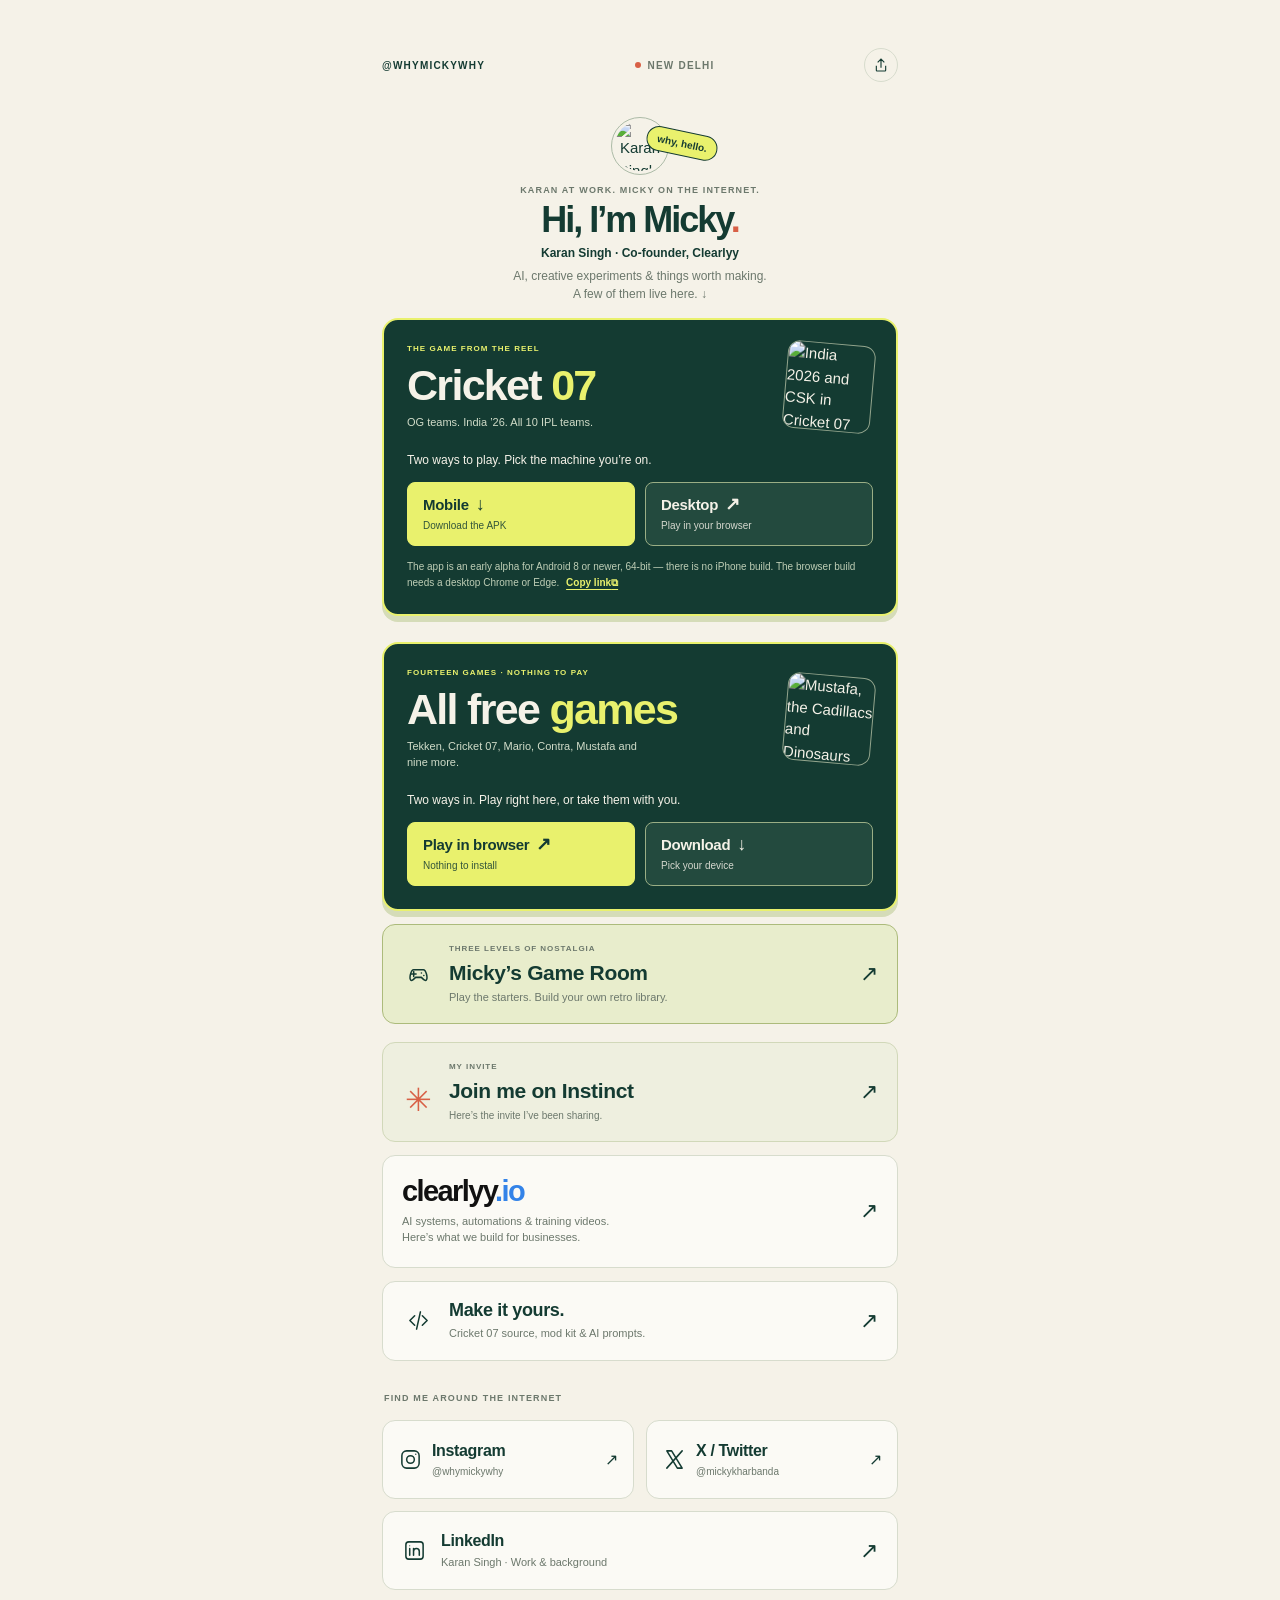
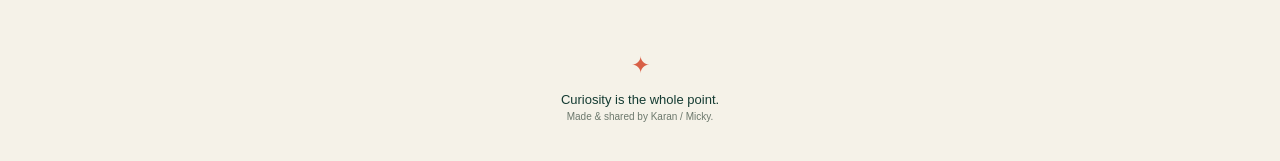
==== site/links/index.html @ 3cdd2d73 "Rename the arcade card to All free games Mustafa led the card and it did not pull its weight, so the" ====
<!doctype html>
<html lang="en">
<head>
<meta charset="utf-8"><meta name="viewport" content="width=device-width,initial-scale=1"><meta name="theme-color" content="#f5f2e8">
<title>Micky / Karan Singh — All my links</title>
<meta name="description" content="Karan Singh, aka Micky. Co-founder of Clearlyy. AI, creative experiments, Cricket 07 and everything I’m building. Find me at @whymickywhy.">
<meta property="og:title" content="Micky. A few things I’m making."><meta property="og:description" content="Cricket 07, Clearlyy, creative experiments and all my links."><meta property="og:type" content="website"><meta property="og:url" content="https://whymickywhy.netlify.app/"><meta property="og:image" content="https://whymickywhy.netlify.app/assets/karan-singh.jpg"><meta name="twitter:card" content="summary"><link rel="canonical" href="https://whymickywhy.netlify.app/">
<link rel="icon" href="data:image/svg+xml,%3Csvg xmlns='http://www.w3.org/2000/svg' viewBox='0 0 64 64'%3E%3Crect width='64' height='64' rx='18' fill='%23143b32'/%3E%3Ctext x='32' y='44' text-anchor='middle' font-size='44' font-family='Arial' font-weight='bold' fill='%23e9f16d'%3Em%3C/text%3E%3C/svg%3E">
<link rel="stylesheet" href="/fonts.css">
<style>
:root{color-scheme:light;--paper:#f5f2e8;--ink:#143b32;--muted:#6c786c;--yellow:#e9f16d;--red:#d86046;--line:#d7dccd;--display:'Bricolage Grotesque',Arial,sans-serif}*{box-sizing:border-box}body{margin:0;color:var(--ink);background:var(--paper);font:400 15px/1.5 'DM Sans',Arial,sans-serif}a{color:inherit;text-decoration:none}button{font:inherit;cursor:pointer}a,button{-webkit-tap-highlight-color:transparent}a:focus-visible,button:focus-visible{outline:3px solid var(--red);outline-offset:5px}main{max-width:560px;margin:auto;padding:34px 22px 25px}.topline{display:flex;align-items:center;justify-content:space-between;margin-bottom:30px;font-size:10px;font-weight:600;letter-spacing:.12em}.location{display:flex;align-items:center;gap:7px;color:var(--muted)}.location:before{content:'';width:6px;height:6px;border-radius:50%;background:var(--red)}.share{border:1px solid var(--line);background:transparent;color:var(--ink);border-radius:50%;width:34px;height:34px;display:grid;place-items:center}.share svg{width:16px;height:16px;fill:none;stroke:currentColor;stroke-width:1.7}.identity{position:relative;text-align:center;margin-bottom:28px}.portrait{width:106px;height:106px;object-fit:cover;object-position:50% 30%;border-radius:50%;padding:5px;border:1px solid #acbba7;margin:0 auto 18px;display:block}.hello{font-size:10px;font-weight:600;letter-spacing:.13em;color:var(--muted);margin:0 0 6px}h1{font:800 66px/.98 var(--display);letter-spacing:-4px;margin:0}h1 span{color:var(--red)}.name{font-size:13px;font-weight:600;margin:12px 0 8px}.intro{max-width:335px;margin:0 auto;color:var(--muted);font-size:13px;line-height:1.65}.doodle{position:absolute;right:calc(50% - 100px);top:40px;transform:rotate(14deg);background:var(--yellow);padding:4px 10px;border:1px solid var(--ink);border-radius:20px;font-size:10px;font-weight:600}.links{display:grid;gap:13px}.feature{position:relative;display:flex;gap:18px;align-items:center;overflow:hidden;padding:24px 20px;background:var(--ink);color:var(--paper);border-radius:16px;box-shadow:0 5px 0 #dce1ce}.feature:after{content:'';position:absolute;width:145px;height:145px;right:-75px;top:-90px;border:1px solid #58715c;border-radius:50%;pointer-events:none}.feature-copy{flex:1;min-width:0}.label{display:block;font-size:8px;letter-spacing:.13em;font-weight:600;color:var(--yellow);margin-bottom:9px}.feature h2{font:700 34px/1 var(--display);letter-spacing:-1.3px;margin:0 0 7px}.feature p{font-size:11px;color:#d1dcc9;margin:0;max-width:235px}.game-art{width:86px;height:86px;object-fit:cover;border:1px solid #93a58d;border-radius:12px;transform:rotate(5deg);flex:none}.arrow{font-size:22px;line-height:1;display:block}.feature .arrow{position:absolute;right:13px;top:10px;color:var(--yellow);font-size:16px}.desktop-note{display:flex;align-items:center;justify-content:space-between;gap:15px;font-size:10px;color:var(--muted);padding:0 4px;margin:0}.desktop-note button{color:var(--ink);background:none;border:0;padding:9px 0;white-space:nowrap;font-size:10px;font-weight:600;text-decoration:underline;text-underline-offset:3px}.row{display:flex;align-items:center;gap:14px;border:1px solid var(--line);border-radius:13px;padding:18px 19px;min-height:79px;background:#fbfaf5;transition:transform .15s,border-color .15s}.row:hover,.feature:hover{transform:translateY(-2px);border-color:#a6b29b}.row-main{flex:1}.row h2{font:700 18px/1.2 var(--display);margin:0 0 4px;letter-spacing:-.35px}.row p{font-size:11px;color:var(--muted);margin:0}.icon{width:33px;height:33px;display:grid;place-items:center;flex:none}.icon svg{width:23px;height:23px;fill:none;stroke:currentColor;stroke-width:1.6;stroke-linecap:round;stroke-linejoin:round}.wordmark{font:800 29px/1 var(--display);letter-spacing:-1.6px;color:#111;margin-bottom:7px}.wordmark span{color:#3383e8}.work{padding-block:21px}.work .row-main p{max-width:340px}.section-label{font-size:9px;letter-spacing:.13em;color:var(--muted);font-weight:600;margin:18px 2px 2px}.socials{display:grid;grid-template-columns:1fr 1fr;gap:12px}.social{min-width:0;padding:17px 15px;gap:9px}.social .icon{width:25px}.social h2{font-size:16px}.social p{font-size:10px;white-space:nowrap}.social .arrow{font-size:16px}.linkedin{grid-column:1/-1}.linkedin .icon{width:25px}.linkedin h2{font-size:16px}.signoff{padding:31px 0 12px;text-align:center;color:var(--muted);font-size:10px}.signoff b{font-family:var(--display);color:var(--ink);font-size:13px;font-weight:500}.signoff .star{color:var(--red);display:block;font-size:23px;margin-bottom:7px}#copy-status{text-align:center;font-size:11px;color:var(--ink);min-height:18px;margin:9px 0 0}.smallprint{font-size:8px;color:var(--muted);text-align:center;margin:13px 0 0}.smallprint a{text-decoration:underline;text-underline-offset:3px}@media(max-width:370px){main{padding-inline:17px}.feature{gap:12px;padding-inline:17px}.feature h2{font-size:30px}.game-art{width:73px;height:83px}.social{padding-inline:12px;gap:6px}.social .icon{width:20px}.social p{font-size:9px}}@media(min-width:700px){main{padding-top:48px}.topline{margin-bottom:35px}}@media(prefers-reduced-motion:reduce){*{transition:none!important;scroll-behavior:auto!important}.row:hover,.feature:hover{transform:none}}

.game-feature{display:block;padding:23px;border:2px solid var(--yellow);box-shadow:0 6px 0 #d5dcb8;overflow:visible}.game-feature:hover{transform:none}.game-feature:after{display:none}.game-lead{display:flex;align-items:center;gap:18px}.game-feature h2{font-size:43px;letter-spacing:-1.7px}.game-feature h2 span{color:var(--yellow)}.game-feature .game-art{width:88px;height:88px}.game-prompt{margin:20px 0 13px!important;color:var(--paper)!important;font-size:12px!important;max-width:none!important}.game-actions{display:grid;grid-template-columns:1.1fr 1fr;gap:10px}.game-actions button,.game-actions a{display:flex;align-items:center;justify-content:center;gap:12px;min-height:49px;border-radius:8px;font-size:13px;font-weight:600;border:1px solid #9aae85;transition:background .15s,transform .15s}.game-actions button{background:var(--yellow);color:var(--ink);border-color:var(--yellow)}.game-actions a{background:#234a3e;color:var(--paper)}.game-actions button:hover,.game-actions a:hover{transform:translateY(-2px)}.game-actions button:active,.game-actions a:active{transform:scale(.97)}.game-actions button.copied{background:#e6f6ce;border-color:#e6f6ce}.game-actions button:disabled{cursor:wait}.game-actions span:last-child{font-size:18px}.game-help{font-size:10px!important;line-height:1.6!important;color:#bfceb6!important;max-width:none!important;margin:13px 0 0!important}#game-copy-status{color:var(--yellow);font-size:11px;margin:10px 0 0;min-height:0;max-width:none}#game-copy-status:empty{display:none}#game-url{width:100%;margin-top:10px;padding:10px;border:1px solid #9aae85;border-radius:6px;background:#234a3e;color:#fff;font:11px 'DM Sans',Arial,sans-serif}.instinct{border-color:#d1d8b9;background:#eeefdF;margin-top:5px}.instinct-icon{font-size:32px;color:var(--red)}.invite-label{font-size:8px;letter-spacing:.12em;font-weight:600;color:var(--muted);display:block;margin-bottom:5px}.instinct h2{font-size:21px}.instinct p{font-size:10px}#copy-status:not(:empty){position:fixed;z-index:5;bottom:24px;left:50%;transform:translateX(-50%);width:max-content;max-width:calc(100% - 32px);padding:13px 19px;background:var(--ink);color:var(--paper);border-radius:10px;box-shadow:0 5px 20px #143b3220}@media(max-width:540px){.topline{margin-bottom:23px}.portrait{width:88px;height:88px;margin-bottom:16px}h1{font-size:48px;letter-spacing:-2.5px}.hello{font-size:8px}.identity{margin-bottom:25px}.name{font-size:12px}.intro{font-size:12px}.doodle{top:32px;right:calc(50% - 97px)}.game-feature{padding:20px}.game-feature h2{font-size:39px}.game-feature .game-art{width:77px;height:77px}.game-lead{gap:12px}.game-feature .feature-copy p{font-size:10px}.game-feature .label{font-size:7px}.game-help{font-size:9px!important}.game-prompt{font-size:11px!important}.game-actions{gap:9px}.game-actions button,.game-actions a{font-size:12px}}@media(max-width:350px){h1{font-size:43px}.game-feature h2{font-size:34px}.game-feature{padding:17px}.game-feature .game-art{width:65px;height:65px}.game-actions button,.game-actions a{font-size:11px}}
.game-actions{grid-template-columns:1fr 1fr}.game-actions a{flex-direction:column;align-items:flex-start;justify-content:center;gap:4px;padding:12px 15px;min-height:64px;text-align:left}.game-actions a b{font:700 15px/1.1 var(--display);letter-spacing:-.3px;display:flex;align-items:center;gap:7px}.game-actions a b span{font-size:14px}.game-actions a small{font-size:10px;line-height:1.35;font-weight:500;opacity:.85}.game-actions a.act-mobile{background:var(--yellow);color:var(--ink);border-color:var(--yellow)}.game-help button{display:inline;background:none;border:0;padding:0;margin-left:4px;color:var(--yellow);font:inherit;font-weight:600;text-decoration:underline;text-underline-offset:3px}.game-help button.copied{color:#e6f6ce;text-decoration:none}@media(max-width:350px){.game-actions a{padding:11px 12px}.game-actions a b{font-size:14px}}
.game-room-link{background:#e8edcc;border-color:#acbb7b}.game-room-link h2{font-size:21px}.game-room-link .icon{color:var(--ink)}

/* The hello took the whole first screen before anything playable showed. Halved, so Cricket and
   the arcade are both above the fold on a phone. */
.identity{margin-bottom:15px}
.portrait{width:58px;height:58px;padding:3px;margin-bottom:9px}
h1{font-size:36px;letter-spacing:-2px}
.hello{font-size:9px;margin-bottom:4px}
.name{font-size:12px;margin:7px 0 5px}
.intro{font-size:12px;line-height:1.5;max-width:320px}
.doodle{top:14px;right:calc(50% - 78px);transform:rotate(12deg)}
@media(max-width:380px){
  .portrait{width:50px;height:50px;margin-bottom:8px}
  h1{font-size:29px;letter-spacing:-1.3px}
  .doodle{top:10px;right:calc(50% - 68px)}
}
/* The arcade gets the same treatment as Cricket: one big card, two ways in. */
.arcade-feature{margin-top:13px}
</style>
</head>
<body>
<main>
<div class="topline"><span>@WHYMICKYWHY</span><div class="location">NEW DELHI</div><button class="share" id="share" aria-label="Share Micky’s links"><svg viewBox="0 0 24 24"><path d="M12 16V3m-5 5 5-5 5 5M5 13v7a1 1 0 0 0 1 1h12a1 1 0 0 0 1-1v-7"/></svg></button></div>
<header class="identity"><img class="portrait" src="/assets/karan-singh.jpg" width="106" height="106" alt="Karan Singh, also known as Micky"><span class="doodle">why, hello.</span><p class="hello">KARAN AT WORK. MICKY ON THE INTERNET.</p><h1>Hi, I’m Micky<span>.</span></h1><p class="name">Karan Singh · Co-founder, Clearlyy</p><p class="intro">AI, creative experiments & things worth making.<br>A few of them live here. ↓</p></header>
<nav class="links" aria-label="Micky’s links">
<section class="feature game-feature" aria-labelledby="game-title">
<a class="game-lead" href="https://cricket07-whymickywhy.netlify.app/" aria-label="Open Cricket 07"><div class="feature-copy"><span class="label">THE GAME FROM THE REEL</span><h2 id="game-title">Cricket <span>07</span></h2><p>OG teams. India ’26. All 10 IPL teams.</p></div><img class="game-art" src="/assets/match.webp" width="86" height="86" alt="India 2026 and CSK in Cricket 07"></a>
<p class="game-prompt">Two ways to play. Pick the machine you’re on.</p>
<div class="game-actions"><a class="act-mobile" href="https://games.mickykharbanda.com/mobile/#download"><b>Mobile <span aria-hidden="true">↓</span></b><small>Download the APK</small></a><a class="act-desktop" href="https://cricket07-whymickywhy.netlify.app/"><b>Desktop <span aria-hidden="true">↗</span></b><small>Play in your browser</small></a></div>
<p id="game-copy-status" role="status" aria-live="polite"></p><input id="game-url" readonly value="https://cricket07-whymickywhy.netlify.app/" aria-label="Cricket 07 link to copy" hidden>
<p class="game-help">The app is an early alpha for Android 8 or newer, 64-bit — there is no iPhone build. The browser build needs a desktop Chrome or Edge. <button id="copy-game" aria-label="Copy Cricket 07 link"><span id="copy-label">Copy link</span><span id="copy-icon" aria-hidden="true">⧉</span></button></p>
</section>
<section class="feature game-feature arcade-feature" aria-labelledby="arcade-title">
<a class="game-lead" href="/play/" aria-label="Play the free games"><div class="feature-copy"><span class="label">FOURTEEN GAMES &middot; NOTHING TO PAY</span><h2 id="arcade-title">All free<span> games</span></h2><p>Tekken, Cricket 07, Mario, Contra, Mustafa and nine more.</p></div><img class="game-art" src="/home/covers/mame-dinou.webp" width="86" height="86" alt="Mustafa, the Cadillacs and Dinosaurs arcade game"></a>
<p class="game-prompt">Two ways in. Play right here, or take them with you.</p>
<div class="game-actions"><a class="act-mobile" href="/play/"><b>Play in browser <span aria-hidden="true">&#8599;</span></b><small>Nothing to install</small></a><a class="act-desktop" href="/home/#get"><b>Download <span aria-hidden="true">&#8595;</span></b><small>Pick your device</small></a></div>
</section>

<a class="row game-room-link" href="https://micky-game-room.netlify.app/"><span class="icon" aria-hidden="true"><svg viewBox="0 0 24 24"><path d="M7 7h10c3 0 5 9 3 11-1 1-4-2-5-3H9c-1 1-4 4-5 3-2-2 0-11 3-11Z"/><path d="M7 9v5m-2.5-2.5h5m5.5-1h.1m2.4 2.5h.1"/></svg></span><div class="row-main"><span class="invite-label">THREE LEVELS OF NOSTALGIA</span><h2>Micky’s Game Room</h2><p>Play the starters. Build your own retro library.</p></div><span class="arrow" aria-hidden="true">↗</span></a>
<a class="row instinct" href="https://app.instinct.com/invite?t=mvv5nhh4rykh5q2quqb3yzs54m&amp;preview=whatsapp" target="_blank" rel="noopener noreferrer"><span class="icon instinct-icon" aria-hidden="true">✳</span><div class="row-main"><span class="invite-label">MY INVITE</span><h2>Join me on Instinct</h2><p>Here’s the invite I’ve been sharing.</p></div><span class="arrow" aria-hidden="true">↗</span></a>
<a class="row work" href="https://clearlyy.io/" target="_blank" rel="noopener noreferrer"><div class="row-main"><div class="wordmark">clearlyy<span>.io</span></div><p>AI systems, automations & training videos.<br>Here’s what we build for businesses.</p></div><span class="arrow" aria-hidden="true">↗</span></a>
<a class="row" href="https://cricket07-whymickywhy.netlify.app/#get-the-kit"><span class="icon" aria-hidden="true"><svg viewBox="0 0 24 24"><path d="m8 7-5 5 5 5m8-10 5 5-5 5m-2-14-4 18"/></svg></span><div class="row-main"><h2>Make it yours.</h2><p>Cricket 07 source, mod kit & AI prompts.</p></div><span class="arrow" aria-hidden="true">↗</span></a>
<p class="section-label">FIND ME AROUND THE INTERNET</p>
<div class="socials">
<a class="row social" href="https://www.instagram.com/whymickywhy/" target="_blank" rel="noopener noreferrer"><span class="icon" aria-hidden="true"><svg viewBox="0 0 24 24"><rect x="3" y="3" width="18" height="18" rx="5"/><circle cx="12" cy="12" r="4"/><circle cx="17.5" cy="6.5" r=".7" fill="currentColor" stroke="none"/></svg></span><div class="row-main"><h2>Instagram</h2><p>@whymickywhy</p></div><span class="arrow" aria-hidden="true">↗</span></a>
<a class="row social" href="https://x.com/mickykharbanda" target="_blank" rel="noopener noreferrer"><span class="icon" aria-hidden="true"><svg viewBox="0 0 24 24"><path d="M4 3h5l11 18h-5L4 3Zm0 18L20 3"/></svg></span><div class="row-main"><h2>X / Twitter</h2><p>@mickykharbanda</p></div><span class="arrow" aria-hidden="true">↗</span></a>
<a class="row linkedin" href="https://www.linkedin.com/in/karansinghworks" target="_blank" rel="noopener noreferrer"><span class="icon" aria-hidden="true"><svg viewBox="0 0 24 24"><rect x="3" y="3" width="18" height="18" rx="3"/><path d="M7 10v7m4 0v-7m0 3a3 3 0 0 1 6 0v4"/><circle cx="7" cy="7" r=".6" fill="currentColor" stroke="none"/></svg></span><div class="row-main"><h2>LinkedIn</h2><p>Karan Singh · Work & background</p></div><span class="arrow" aria-hidden="true">↗</span></a>
</div>
</nav>
<p id="copy-status" role="status" aria-live="polite"></p>
<footer class="signoff"><span class="star" aria-hidden="true">✦</span><b>Curiosity is the whole point.</b><br>Made & shared by Karan / Micky.</footer>
</main>
<script>
const bioUrl='https://whymickywhy.netlify.app/';
const gameUrl='https://cricket07-whymickywhy.netlify.app/';
let copiedReset;
async function copyLink(url){const status=document.getElementById('copy-status');try{await navigator.clipboard.writeText(url);status.textContent='Link copied. Send it to your people.';}catch{status.textContent=url;}}
document.getElementById('copy-game').addEventListener('click',async()=>{
  const button=document.getElementById('copy-game'), label=document.getElementById('copy-label'), icon=document.getElementById('copy-icon'), status=document.getElementById('game-copy-status'), fallback=document.getElementById('game-url');
  clearTimeout(copiedReset);button.disabled=true;
  try{
    await navigator.clipboard.writeText(gameUrl);
    label.textContent='Copied!';icon.textContent='✓';button.classList.add('copied');button.setAttribute('aria-label','Cricket 07 link copied');status.textContent='Link copied. Paste it anywhere.';fallback.hidden=true;
    copiedReset=setTimeout(()=>{label.textContent='Copy link';icon.textContent='⧉';button.classList.remove('copied');button.setAttribute('aria-label','Copy Cricket 07 link');status.textContent='';},3500);
  }catch{
    label.textContent='Select link';icon.textContent='↓';status.textContent='Press and hold the link below to copy it.';fallback.hidden=false;fallback.focus();fallback.select();
  }finally{button.disabled=false;}
});
document.getElementById('share').addEventListener('click',async()=>{if(navigator.share){try{await navigator.share({title:'Micky — All my links',url:bioUrl});return;}catch(error){if(error.name==='AbortError')return;}}await copyLink(bioUrl);});
</script>
<!-- Cloudflare Web Analytics: public bio site token. -->
<script type="module" src="https://static.cloudflareinsights.com/beacon.min.js" data-cf-beacon='{"token":"8769d20f99bf4839a39fa9d8a554949b"}'></script>
</body>
</html>
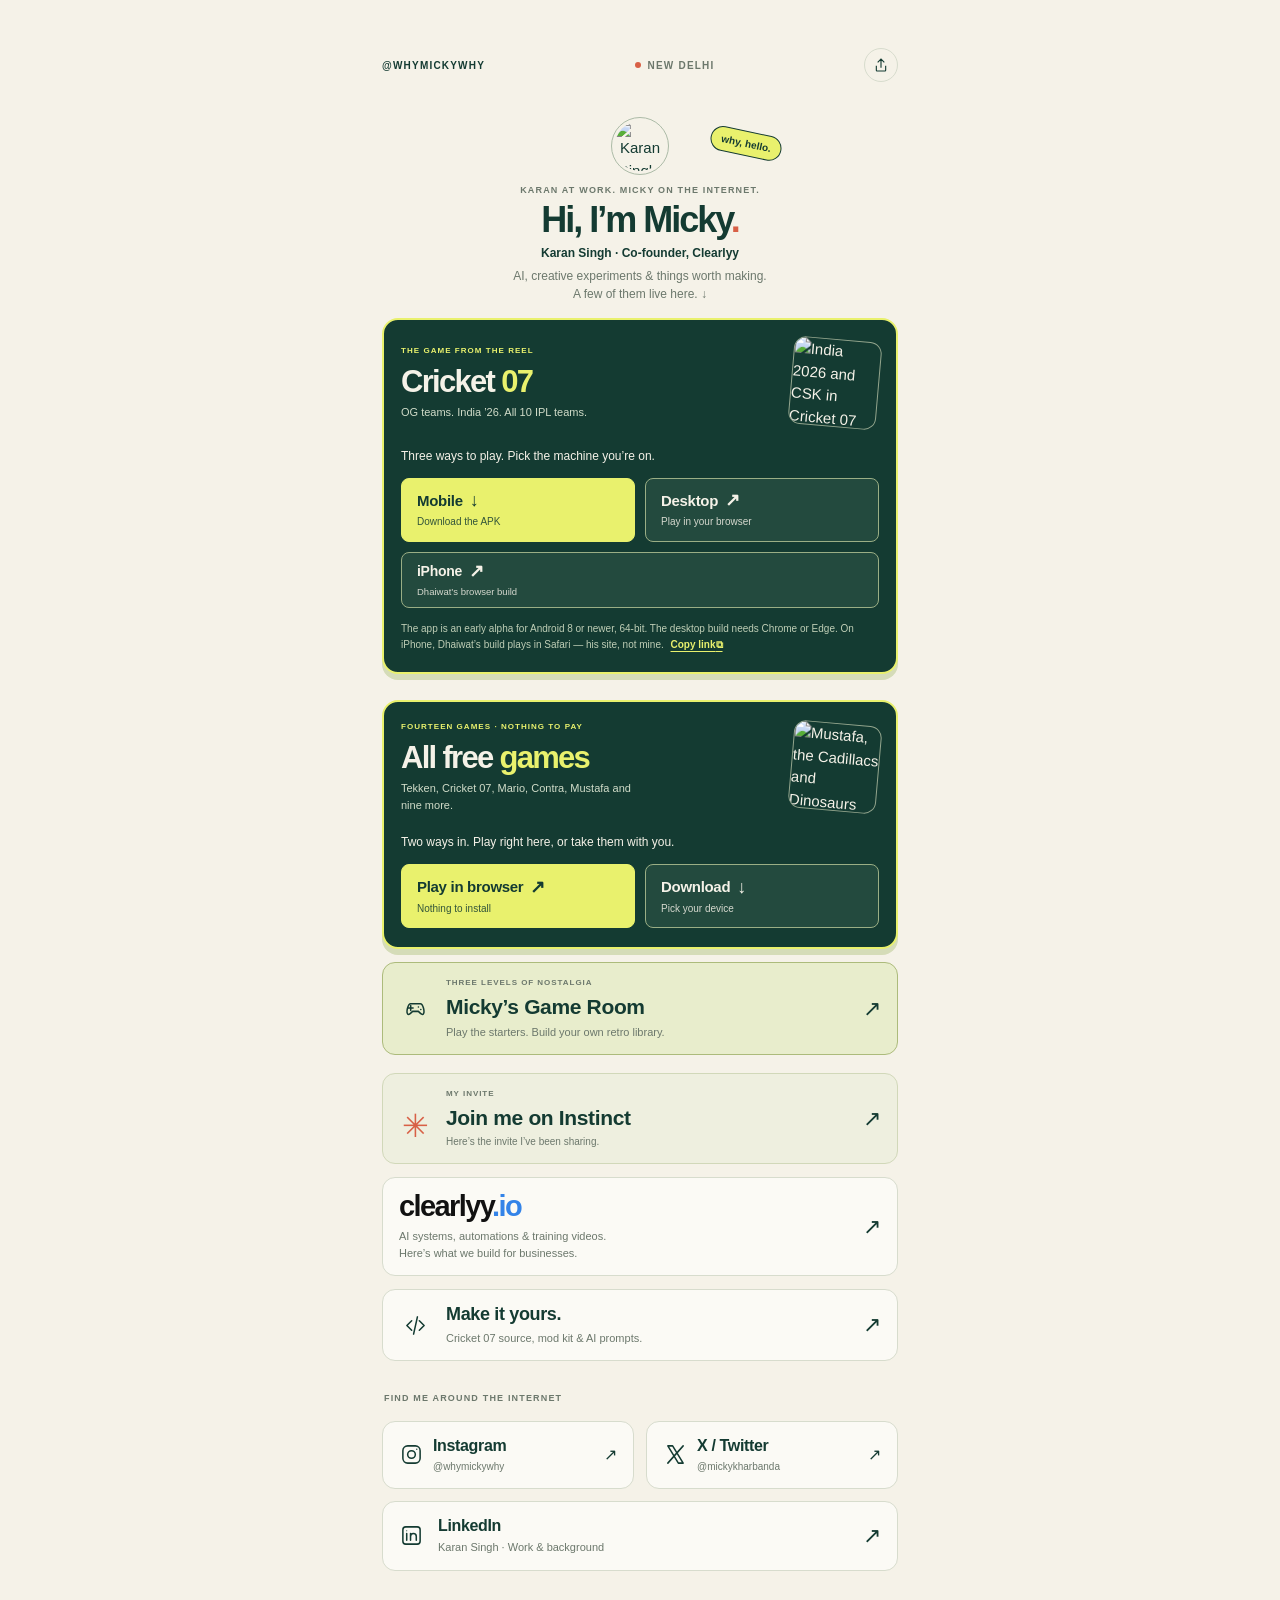
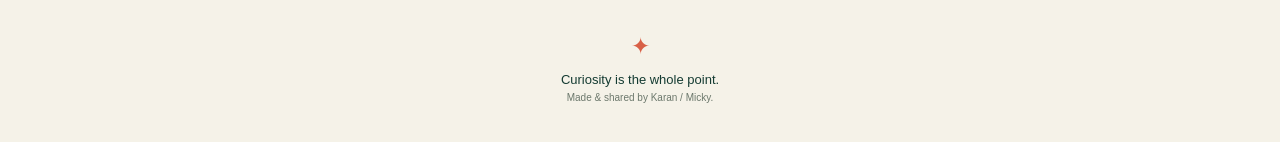
==== commit ed72449b: "Move the iPhone link and the layout fixes into the tracked source These were edited in bio-dist/, wh" ====
--- a/site/links/index.html
+++ b/site/links/index.html
@@ -10,7 +10,7 @@
 <style>
 :root{color-scheme:light;--paper:#f5f2e8;--ink:#143b32;--muted:#6c786c;--yellow:#e9f16d;--red:#d86046;--line:#d7dccd;--display:'Bricolage Grotesque',Arial,sans-serif}*{box-sizing:border-box}body{margin:0;color:var(--ink);background:var(--paper);font:400 15px/1.5 'DM Sans',Arial,sans-serif}a{color:inherit;text-decoration:none}button{font:inherit;cursor:pointer}a,button{-webkit-tap-highlight-color:transparent}a:focus-visible,button:focus-visible{outline:3px solid var(--red);outline-offset:5px}main{max-width:560px;margin:auto;padding:34px 22px 25px}.topline{display:flex;align-items:center;justify-content:space-between;margin-bottom:30px;font-size:10px;font-weight:600;letter-spacing:.12em}.location{display:flex;align-items:center;gap:7px;color:var(--muted)}.location:before{content:'';width:6px;height:6px;border-radius:50%;background:var(--red)}.share{border:1px solid var(--line);background:transparent;color:var(--ink);border-radius:50%;width:34px;height:34px;display:grid;place-items:center}.share svg{width:16px;height:16px;fill:none;stroke:currentColor;stroke-width:1.7}.identity{position:relative;text-align:center;margin-bottom:28px}.portrait{width:106px;height:106px;object-fit:cover;object-position:50% 30%;border-radius:50%;padding:5px;border:1px solid #acbba7;margin:0 auto 18px;display:block}.hello{font-size:10px;font-weight:600;letter-spacing:.13em;color:var(--muted);margin:0 0 6px}h1{font:800 66px/.98 var(--display);letter-spacing:-4px;margin:0}h1 span{color:var(--red)}.name{font-size:13px;font-weight:600;margin:12px 0 8px}.intro{max-width:335px;margin:0 auto;color:var(--muted);font-size:13px;line-height:1.65}.doodle{position:absolute;right:calc(50% - 100px);top:40px;transform:rotate(14deg);background:var(--yellow);padding:4px 10px;border:1px solid var(--ink);border-radius:20px;font-size:10px;font-weight:600}.links{display:grid;gap:13px}.feature{position:relative;display:flex;gap:18px;align-items:center;overflow:hidden;padding:24px 20px;background:var(--ink);color:var(--paper);border-radius:16px;box-shadow:0 5px 0 #dce1ce}.feature:after{content:'';position:absolute;width:145px;height:145px;right:-75px;top:-90px;border:1px solid #58715c;border-radius:50%;pointer-events:none}.feature-copy{flex:1;min-width:0}.label{display:block;font-size:8px;letter-spacing:.13em;font-weight:600;color:var(--yellow);margin-bottom:9px}.feature h2{font:700 34px/1 var(--display);letter-spacing:-1.3px;margin:0 0 7px}.feature p{font-size:11px;color:#d1dcc9;margin:0;max-width:235px}.game-art{width:86px;height:86px;object-fit:cover;border:1px solid #93a58d;border-radius:12px;transform:rotate(5deg);flex:none}.arrow{font-size:22px;line-height:1;display:block}.feature .arrow{position:absolute;right:13px;top:10px;color:var(--yellow);font-size:16px}.desktop-note{display:flex;align-items:center;justify-content:space-between;gap:15px;font-size:10px;color:var(--muted);padding:0 4px;margin:0}.desktop-note button{color:var(--ink);background:none;border:0;padding:9px 0;white-space:nowrap;font-size:10px;font-weight:600;text-decoration:underline;text-underline-offset:3px}.row{display:flex;align-items:center;gap:14px;border:1px solid var(--line);border-radius:13px;padding:18px 19px;min-height:79px;background:#fbfaf5;transition:transform .15s,border-color .15s}.row:hover,.feature:hover{transform:translateY(-2px);border-color:#a6b29b}.row-main{flex:1}.row h2{font:700 18px/1.2 var(--display);margin:0 0 4px;letter-spacing:-.35px}.row p{font-size:11px;color:var(--muted);margin:0}.icon{width:33px;height:33px;display:grid;place-items:center;flex:none}.icon svg{width:23px;height:23px;fill:none;stroke:currentColor;stroke-width:1.6;stroke-linecap:round;stroke-linejoin:round}.wordmark{font:800 29px/1 var(--display);letter-spacing:-1.6px;color:#111;margin-bottom:7px}.wordmark span{color:#3383e8}.work{padding-block:21px}.work .row-main p{max-width:340px}.section-label{font-size:9px;letter-spacing:.13em;color:var(--muted);font-weight:600;margin:18px 2px 2px}.socials{display:grid;grid-template-columns:1fr 1fr;gap:12px}.social{min-width:0;padding:17px 15px;gap:9px}.social .icon{width:25px}.social h2{font-size:16px}.social p{font-size:10px;white-space:nowrap}.social .arrow{font-size:16px}.linkedin{grid-column:1/-1}.linkedin .icon{width:25px}.linkedin h2{font-size:16px}.signoff{padding:31px 0 12px;text-align:center;color:var(--muted);font-size:10px}.signoff b{font-family:var(--display);color:var(--ink);font-size:13px;font-weight:500}.signoff .star{color:var(--red);display:block;font-size:23px;margin-bottom:7px}#copy-status{text-align:center;font-size:11px;color:var(--ink);min-height:18px;margin:9px 0 0}.smallprint{font-size:8px;color:var(--muted);text-align:center;margin:13px 0 0}.smallprint a{text-decoration:underline;text-underline-offset:3px}@media(max-width:370px){main{padding-inline:17px}.feature{gap:12px;padding-inline:17px}.feature h2{font-size:30px}.game-art{width:73px;height:83px}.social{padding-inline:12px;gap:6px}.social .icon{width:20px}.social p{font-size:9px}}@media(min-width:700px){main{padding-top:48px}.topline{margin-bottom:35px}}@media(prefers-reduced-motion:reduce){*{transition:none!important;scroll-behavior:auto!important}.row:hover,.feature:hover{transform:none}}
 
-.game-feature{display:block;padding:23px;border:2px solid var(--yellow);box-shadow:0 6px 0 #d5dcb8;overflow:visible}.game-feature:hover{transform:none}.game-feature:after{display:none}.game-lead{display:flex;align-items:center;gap:18px}.game-feature h2{font-size:43px;letter-spacing:-1.7px}.game-feature h2 span{color:var(--yellow)}.game-feature .game-art{width:88px;height:88px}.game-prompt{margin:20px 0 13px!important;color:var(--paper)!important;font-size:12px!important;max-width:none!important}.game-actions{display:grid;grid-template-columns:1.1fr 1fr;gap:10px}.game-actions button,.game-actions a{display:flex;align-items:center;justify-content:center;gap:12px;min-height:49px;border-radius:8px;font-size:13px;font-weight:600;border:1px solid #9aae85;transition:background .15s,transform .15s}.game-actions button{background:var(--yellow);color:var(--ink);border-color:var(--yellow)}.game-actions a{background:#234a3e;color:var(--paper)}.game-actions button:hover,.game-actions a:hover{transform:translateY(-2px)}.game-actions button:active,.game-actions a:active{transform:scale(.97)}.game-actions button.copied{background:#e6f6ce;border-color:#e6f6ce}.game-actions button:disabled{cursor:wait}.game-actions span:last-child{font-size:18px}.game-help{font-size:10px!important;line-height:1.6!important;color:#bfceb6!important;max-width:none!important;margin:13px 0 0!important}#game-copy-status{color:var(--yellow);font-size:11px;margin:10px 0 0;min-height:0;max-width:none}#game-copy-status:empty{display:none}#game-url{width:100%;margin-top:10px;padding:10px;border:1px solid #9aae85;border-radius:6px;background:#234a3e;color:#fff;font:11px 'DM Sans',Arial,sans-serif}.instinct{border-color:#d1d8b9;background:#eeefdF;margin-top:5px}.instinct-icon{font-size:32px;color:var(--red)}.invite-label{font-size:8px;letter-spacing:.12em;font-weight:600;color:var(--muted);display:block;margin-bottom:5px}.instinct h2{font-size:21px}.instinct p{font-size:10px}#copy-status:not(:empty){position:fixed;z-index:5;bottom:24px;left:50%;transform:translateX(-50%);width:max-content;max-width:calc(100% - 32px);padding:13px 19px;background:var(--ink);color:var(--paper);border-radius:10px;box-shadow:0 5px 20px #143b3220}@media(max-width:540px){.topline{margin-bottom:23px}.portrait{width:88px;height:88px;margin-bottom:16px}h1{font-size:48px;letter-spacing:-2.5px}.hello{font-size:8px}.identity{margin-bottom:25px}.name{font-size:12px}.intro{font-size:12px}.doodle{top:32px;right:calc(50% - 97px)}.game-feature{padding:20px}.game-feature h2{font-size:39px}.game-feature .game-art{width:77px;height:77px}.game-lead{gap:12px}.game-feature .feature-copy p{font-size:10px}.game-feature .label{font-size:7px}.game-help{font-size:9px!important}.game-prompt{font-size:11px!important}.game-actions{gap:9px}.game-actions button,.game-actions a{font-size:12px}}@media(max-width:350px){h1{font-size:43px}.game-feature h2{font-size:34px}.game-feature{padding:17px}.game-feature .game-art{width:65px;height:65px}.game-actions button,.game-actions a{font-size:11px}}
+.game-feature{display:block;padding:23px;border:2px solid var(--yellow);box-shadow:0 6px 0 #d5dcb8;overflow:visible}.game-feature:hover{transform:none}.game-feature:after{display:none}.game-lead{display:flex;align-items:center;gap:18px}.game-feature h2{font-size:43px;letter-spacing:-1.7px}.game-feature h2 span{color:var(--yellow)}.game-feature .game-art{width:88px;height:88px}.game-prompt{margin:20px 0 13px!important;color:var(--paper)!important;font-size:12px!important;max-width:none!important}.game-actions{display:grid;grid-template-columns:1.1fr 1fr;gap:10px}.game-actions .act-iphone{grid-column:1/-1}.game-actions button,.game-actions a{display:flex;align-items:center;justify-content:center;gap:12px;min-height:49px;border-radius:8px;font-size:13px;font-weight:600;border:1px solid #9aae85;transition:background .15s,transform .15s}.game-actions button{background:var(--yellow);color:var(--ink);border-color:var(--yellow)}.game-actions a{background:#234a3e;color:var(--paper)}.game-actions button:hover,.game-actions a:hover{transform:translateY(-2px)}.game-actions button:active,.game-actions a:active{transform:scale(.97)}.game-actions button.copied{background:#e6f6ce;border-color:#e6f6ce}.game-actions button:disabled{cursor:wait}.game-actions span:last-child{font-size:18px}.game-help{font-size:10px!important;line-height:1.6!important;color:#bfceb6!important;max-width:none!important;margin:13px 0 0!important}#game-copy-status{color:var(--yellow);font-size:11px;margin:10px 0 0;min-height:0;max-width:none}#game-copy-status:empty{display:none}#game-url{width:100%;margin-top:10px;padding:10px;border:1px solid #9aae85;border-radius:6px;background:#234a3e;color:#fff;font:11px 'DM Sans',Arial,sans-serif}.instinct{border-color:#d1d8b9;background:#eeefdF;margin-top:5px}.instinct-icon{font-size:32px;color:var(--red)}.invite-label{font-size:8px;letter-spacing:.12em;font-weight:600;color:var(--muted);display:block;margin-bottom:5px}.instinct h2{font-size:21px}.instinct p{font-size:10px}#copy-status:not(:empty){position:fixed;z-index:5;bottom:24px;left:50%;transform:translateX(-50%);width:max-content;max-width:calc(100% - 32px);padding:13px 19px;background:var(--ink);color:var(--paper);border-radius:10px;box-shadow:0 5px 20px #143b3220}@media(max-width:540px){.topline{margin-bottom:23px}.portrait{width:88px;height:88px;margin-bottom:16px}h1{font-size:48px;letter-spacing:-2.5px}.hello{font-size:8px}.identity{margin-bottom:25px}.name{font-size:12px}.intro{font-size:12px}.doodle{top:32px;right:calc(50% - 97px)}.game-feature{padding:20px}.game-feature h2{font-size:39px}.game-feature .game-art{width:77px;height:77px}.game-lead{gap:12px}.game-feature .feature-copy p{font-size:10px}.game-feature .label{font-size:7px}.game-help{font-size:9px!important}.game-prompt{font-size:11px!important}.game-actions{gap:9px}.game-actions button,.game-actions a{font-size:12px}}@media(max-width:350px){h1{font-size:43px}.game-feature h2{font-size:34px}.game-feature{padding:17px}.game-feature .game-art{width:65px;height:65px}.game-actions button,.game-actions a{font-size:11px}}
 .game-actions{grid-template-columns:1fr 1fr}.game-actions a{flex-direction:column;align-items:flex-start;justify-content:center;gap:4px;padding:12px 15px;min-height:64px;text-align:left}.game-actions a b{font:700 15px/1.1 var(--display);letter-spacing:-.3px;display:flex;align-items:center;gap:7px}.game-actions a b span{font-size:14px}.game-actions a small{font-size:10px;line-height:1.35;font-weight:500;opacity:.85}.game-actions a.act-mobile{background:var(--yellow);color:var(--ink);border-color:var(--yellow)}.game-help button{display:inline;background:none;border:0;padding:0;margin-left:4px;color:var(--yellow);font:inherit;font-weight:600;text-decoration:underline;text-underline-offset:3px}.game-help button.copied{color:#e6f6ce;text-decoration:none}@media(max-width:350px){.game-actions a{padding:11px 12px}.game-actions a b{font-size:14px}}
 .game-room-link{background:#e8edcc;border-color:#acbb7b}.game-room-link h2{font-size:21px}.game-room-link .icon{color:var(--ink)}
 
@@ -30,6 +30,33 @@
 }
 /* The arcade gets the same treatment as Cricket: one big card, two ways in. */
 .arcade-feature{margin-top:13px}
+
+/* ---- tightened layout ----
+ * The doodle is absolutely positioned from the centre, and the portrait shrinks at every
+ * breakpoint while the doodle's offset did not keep up -- at 375px it sat 31px inside the
+ * portrait, across most of a 50px face. Each offset below clears the portrait's right edge plus a
+ * gap, at the portrait size that breakpoint actually uses.
+ * The iPhone row spans both columns, so it does not need the height the two-up buttons do, and the
+ * cards carry less padding. */
+.doodle{right:calc(50% - 142px)}
+.game-actions a.act-iphone{min-height:46px;padding:9px 15px}
+.game-actions a.act-iphone b{font-size:14px}
+.game-actions a.act-iphone small{font-size:9.5px}
+.feature{padding:19px 17px}
+.feature h2{font-size:31px}
+.row{min-height:68px;padding:14px 16px}
+@media(max-width:430px){
+  .doodle{right:calc(50% - 128px)}
+  .feature{padding:17px 15px}
+  .row{min-height:64px;padding:13px 14px}
+}
+@media(max-width:380px){
+  .doodle{right:calc(50% - 110px)}
+  .game-actions a.act-iphone{min-height:42px;padding:8px 13px}
+}
+@media(max-width:350px){
+  .doodle{right:calc(50% - 104px)}
+}
 </style>
 </head>
 <body>
@@ -39,15 +66,15 @@
 <nav class="links" aria-label="Micky’s links">
 <section class="feature game-feature" aria-labelledby="game-title">
 <a class="game-lead" href="https://cricket07-whymickywhy.netlify.app/" aria-label="Open Cricket 07"><div class="feature-copy"><span class="label">THE GAME FROM THE REEL</span><h2 id="game-title">Cricket <span>07</span></h2><p>OG teams. India ’26. All 10 IPL teams.</p></div><img class="game-art" src="/assets/match.webp" width="86" height="86" alt="India 2026 and CSK in Cricket 07"></a>
-<p class="game-prompt">Two ways to play. Pick the machine you’re on.</p>
-<div class="game-actions"><a class="act-mobile" href="https://games.mickykharbanda.com/mobile/#download"><b>Mobile <span aria-hidden="true">↓</span></b><small>Download the APK</small></a><a class="act-desktop" href="https://cricket07-whymickywhy.netlify.app/"><b>Desktop <span aria-hidden="true">↗</span></b><small>Play in your browser</small></a></div>
+<p class="game-prompt">Three ways to play. Pick the machine you’re on.</p>
+<div class="game-actions"><a class="act-mobile" href="https://games.mickykharbanda.com/mobile/#download"><b>Mobile <span aria-hidden="true">↓</span></b><small>Download the APK</small></a><a class="act-desktop" href="https://cricket07-whymickywhy.netlify.app/"><b>Desktop <span aria-hidden="true">↗</span></b><small>Play in your browser</small></a><a class="act-iphone" href="https://cricket07.dhaiwat.com/"><b>iPhone <span aria-hidden="true">↗</span></b><small>Dhaiwat’s browser build</small></a></div>
 <p id="game-copy-status" role="status" aria-live="polite"></p><input id="game-url" readonly value="https://cricket07-whymickywhy.netlify.app/" aria-label="Cricket 07 link to copy" hidden>
-<p class="game-help">The app is an early alpha for Android 8 or newer, 64-bit — there is no iPhone build. The browser build needs a desktop Chrome or Edge. <button id="copy-game" aria-label="Copy Cricket 07 link"><span id="copy-label">Copy link</span><span id="copy-icon" aria-hidden="true">⧉</span></button></p>
+<p class="game-help">The app is an early alpha for Android 8 or newer, 64-bit. The desktop build needs Chrome or Edge. On iPhone, Dhaiwat’s build plays in Safari — his site, not mine. <button id="copy-game" aria-label="Copy Cricket 07 link"><span id="copy-label">Copy link</span><span id="copy-icon" aria-hidden="true">⧉</span></button></p>
 </section>
 <section class="feature game-feature arcade-feature" aria-labelledby="arcade-title">
-<a class="game-lead" href="/play/" aria-label="Play the free games"><div class="feature-copy"><span class="label">FOURTEEN GAMES &middot; NOTHING TO PAY</span><h2 id="arcade-title">All free<span> games</span></h2><p>Tekken, Cricket 07, Mario, Contra, Mustafa and nine more.</p></div><img class="game-art" src="/home/covers/mame-dinou.webp" width="86" height="86" alt="Mustafa, the Cadillacs and Dinosaurs arcade game"></a>
+<a class="game-lead" href="/arcade/" aria-label="Play the free games"><div class="feature-copy"><span class="label">FOURTEEN GAMES &middot; NOTHING TO PAY</span><h2 id="arcade-title">All free<span> games</span></h2><p>Tekken, Cricket 07, Mario, Contra, Mustafa and nine more.</p></div><img class="game-art" src="/home/covers/mame-dinou.webp" width="86" height="86" alt="Mustafa, the Cadillacs and Dinosaurs arcade game"></a>
 <p class="game-prompt">Two ways in. Play right here, or take them with you.</p>
-<div class="game-actions"><a class="act-mobile" href="/play/"><b>Play in browser <span aria-hidden="true">&#8599;</span></b><small>Nothing to install</small></a><a class="act-desktop" href="/home/#get"><b>Download <span aria-hidden="true">&#8595;</span></b><small>Pick your device</small></a></div>
+<div class="game-actions"><a class="act-mobile" href="/arcade/"><b>Play in browser <span aria-hidden="true">&#8599;</span></b><small>Nothing to install</small></a><a class="act-desktop" href="/home/#get"><b>Download <span aria-hidden="true">&#8595;</span></b><small>Pick your device</small></a></div>
 </section>
 
 <a class="row game-room-link" href="https://micky-game-room.netlify.app/"><span class="icon" aria-hidden="true"><svg viewBox="0 0 24 24"><path d="M7 7h10c3 0 5 9 3 11-1 1-4-2-5-3H9c-1 1-4 4-5 3-2-2 0-11 3-11Z"/><path d="M7 9v5m-2.5-2.5h5m5.5-1h.1m2.4 2.5h.1"/></svg></span><div class="row-main"><span class="invite-label">THREE LEVELS OF NOSTALGIA</span><h2>Micky’s Game Room</h2><p>Play the starters. Build your own retro library.</p></div><span class="arrow" aria-hidden="true">↗</span></a>
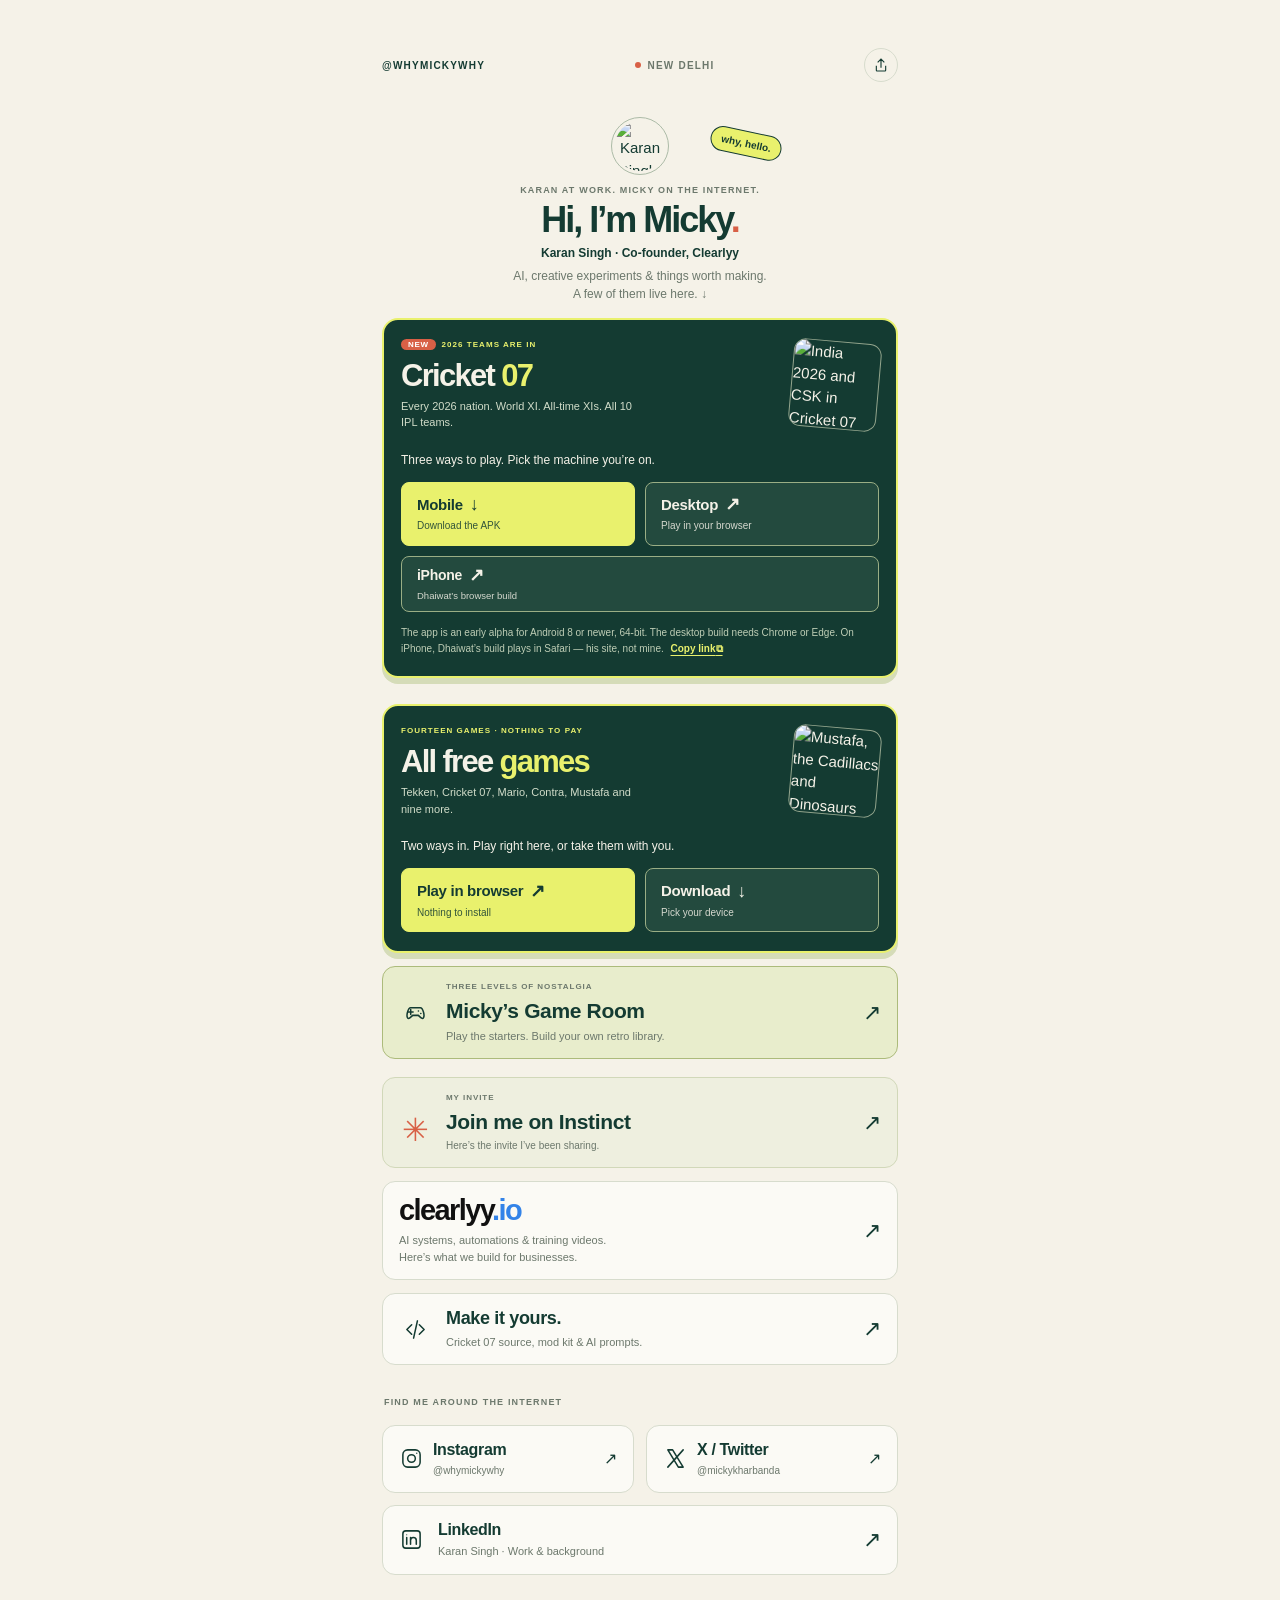
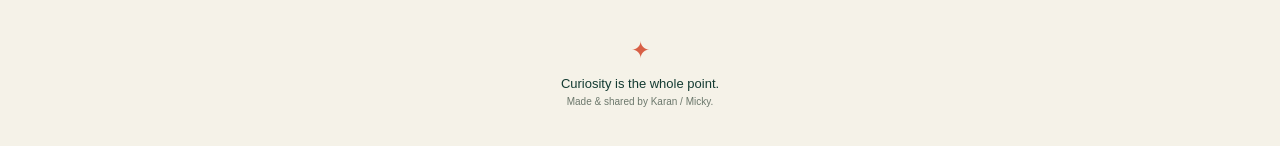
==== commit 1c1c1962: "Put the 2026 Teams card on the homepage source The homepage card (NEW · 2026 TEAMS ARE IN) went live" ====
--- a/site/links/index.html
+++ b/site/links/index.html
@@ -65,7 +65,7 @@
 <header class="identity"><img class="portrait" src="/assets/karan-singh.jpg" width="106" height="106" alt="Karan Singh, also known as Micky"><span class="doodle">why, hello.</span><p class="hello">KARAN AT WORK. MICKY ON THE INTERNET.</p><h1>Hi, I’m Micky<span>.</span></h1><p class="name">Karan Singh · Co-founder, Clearlyy</p><p class="intro">AI, creative experiments & things worth making.<br>A few of them live here. ↓</p></header>
 <nav class="links" aria-label="Micky’s links">
 <section class="feature game-feature" aria-labelledby="game-title">
-<a class="game-lead" href="https://cricket07-whymickywhy.netlify.app/" aria-label="Open Cricket 07"><div class="feature-copy"><span class="label">THE GAME FROM THE REEL</span><h2 id="game-title">Cricket <span>07</span></h2><p>OG teams. India ’26. All 10 IPL teams.</p></div><img class="game-art" src="/assets/match.webp" width="86" height="86" alt="India 2026 and CSK in Cricket 07"></a>
+<a class="game-lead" href="https://cricket07-whymickywhy.netlify.app/" aria-label="Open Cricket 07"><div class="feature-copy"><span class="label"><b style="background:#d86046;color:#fff;border-radius:99px;padding:1px 7px;margin-right:6px;letter-spacing:.08em">NEW</b>2026 TEAMS ARE IN</span><h2 id="game-title">Cricket <span>07</span></h2><p>Every 2026 nation. World XI. All-time XIs. All 10 IPL teams.</p></div><img class="game-art" src="/assets/match.webp" width="86" height="86" alt="India 2026 and CSK in Cricket 07"></a>
 <p class="game-prompt">Three ways to play. Pick the machine you’re on.</p>
 <div class="game-actions"><a class="act-mobile" href="https://games.mickykharbanda.com/mobile/#download"><b>Mobile <span aria-hidden="true">↓</span></b><small>Download the APK</small></a><a class="act-desktop" href="https://cricket07-whymickywhy.netlify.app/"><b>Desktop <span aria-hidden="true">↗</span></b><small>Play in your browser</small></a><a class="act-iphone" href="https://cricket07.dhaiwat.com/"><b>iPhone <span aria-hidden="true">↗</span></b><small>Dhaiwat’s browser build</small></a></div>
 <p id="game-copy-status" role="status" aria-live="polite"></p><input id="game-url" readonly value="https://cricket07-whymickywhy.netlify.app/" aria-label="Cricket 07 link to copy" hidden>
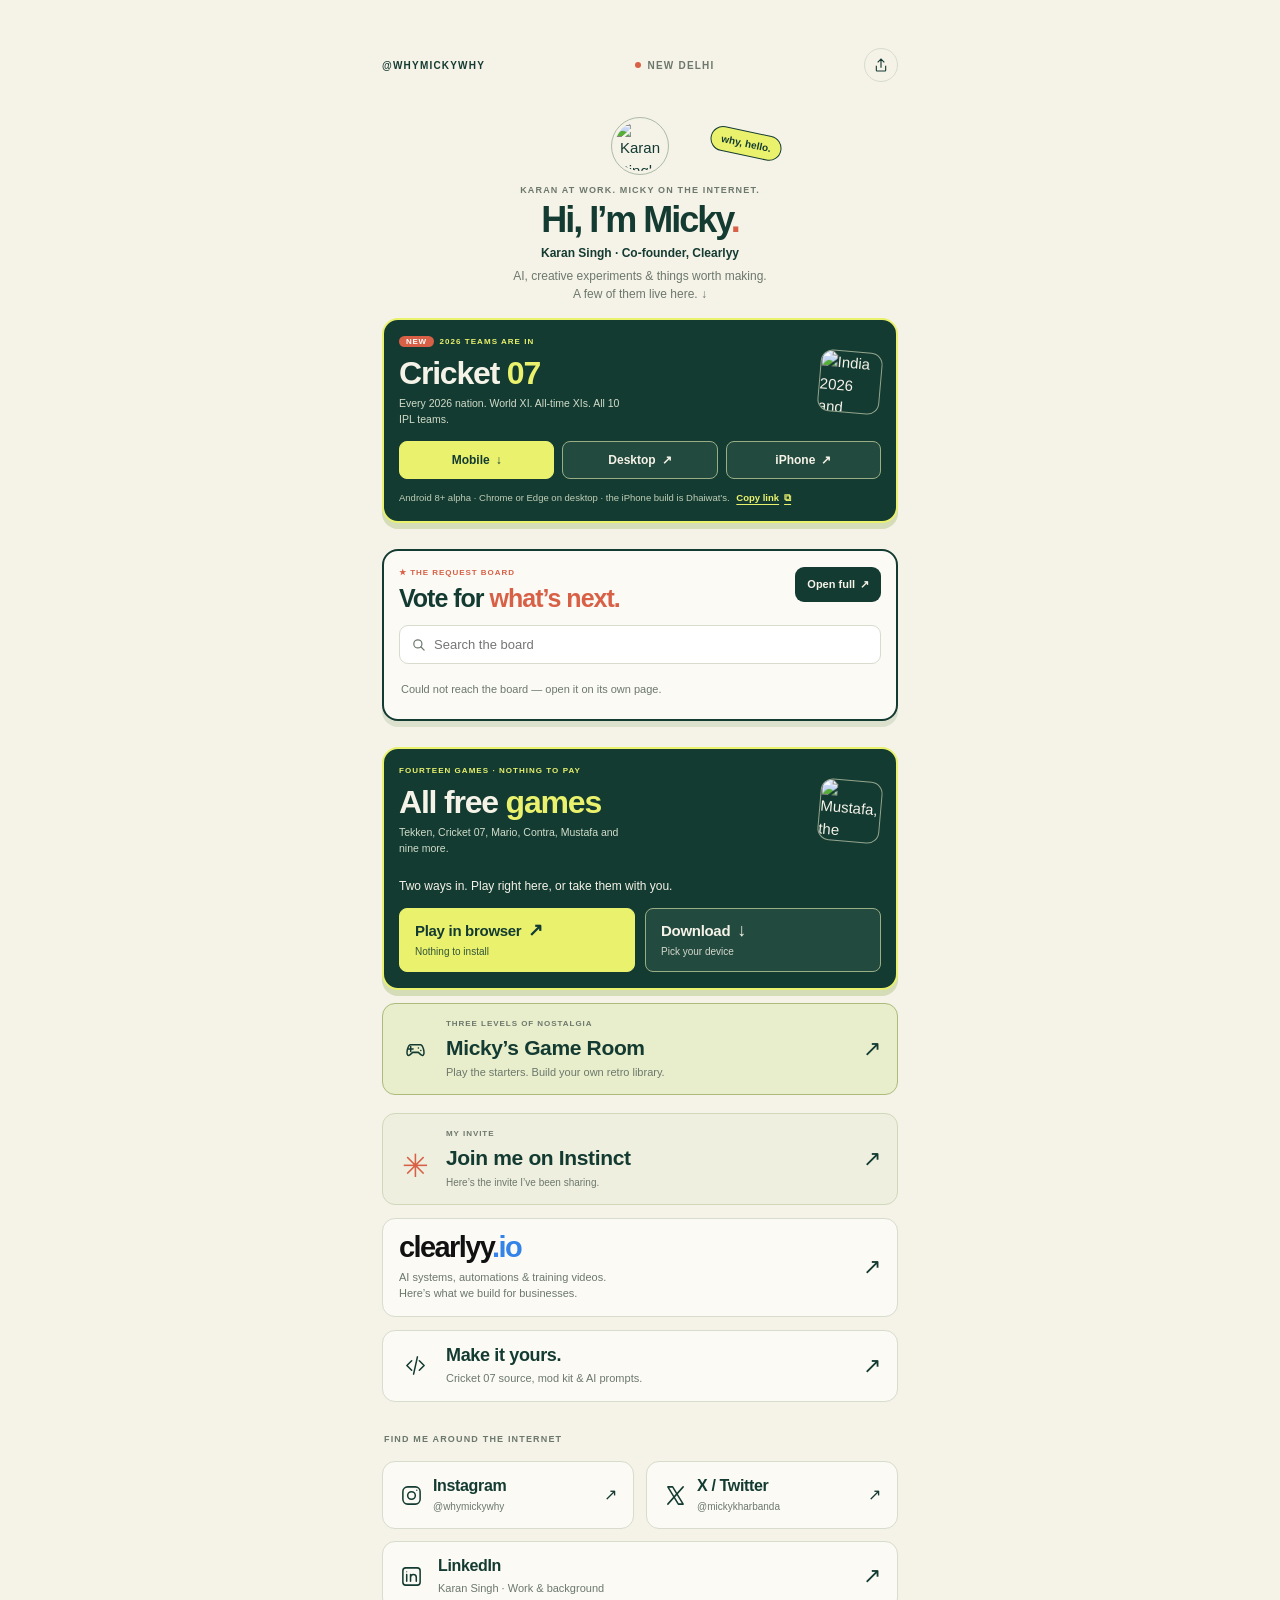
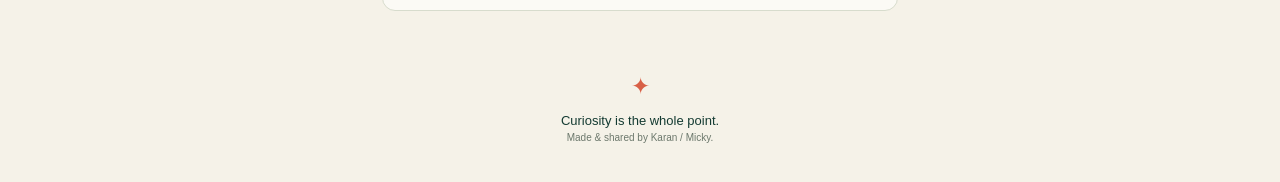
==== commit 68b87fb0: "Put the request board on the homepage, and shrink Cricket's card The homepage had a sentence about t" ====
--- a/site/links/index.html
+++ b/site/links/index.html
@@ -57,6 +57,63 @@
 @media(max-width:350px){
   .doodle{right:calc(50% - 104px)}
 }
+/* ---- Cricket, compacted ----
+ * The card had a prompt line, three buttons each carrying a caption, and a three-sentence
+ * footnote: most of the first screen spent explaining three links. The buttons say which machine
+ * they are for, which is the whole decision, so the captions and two of those sentences are gone
+ * and the caveats are one line under them. */
+.game-feature{padding:16px 15px}
+.game-feature h2{font-size:32px;letter-spacing:-1.2px}
+.game-feature .game-art{width:62px;height:62px}
+.game-feature .feature-copy p{font-size:10.5px}
+.game-actions.tri{grid-template-columns:repeat(3,1fr);gap:8px;margin-top:14px}
+.game-actions.tri a{flex-direction:row;align-items:center;justify-content:center;gap:6px;min-height:38px;padding:9px 6px;text-align:center;font:600 12px 'DM Sans',Arial,sans-serif}
+.game-actions.tri a.act-iphone{grid-column:auto;min-height:38px;padding:9px 6px;font-size:12px}
+.game-actions.tri a span{font-size:12px}
+.game-help{margin-top:11px!important;font-size:9.5px!important}
+.game-help button span+span{margin-left:5px}
+@media(max-width:540px){.game-feature h2{font-size:30px}.game-feature .game-art{width:58px;height:58px}}
+@media(max-width:380px){.game-actions.tri{gap:6px}.game-actions.tri a,.game-actions.tri a.act-iphone{font-size:11px;padding:9px 4px}}
+
+/* ---- the request board, on the homepage ----
+ * It was a link to a leaderboard. A leaderboard explains itself better than a sentence about one
+ * does, so the real top of the board is here, with a search box over the whole of it and one
+ * button into the full page. The only light card in the stack, because this one is read rather
+ * than looked at. Nothing here casts a star: a star belongs with the sheet that follows it, so a
+ * row hands its game over to /request/ and the star happens there. */
+.boardcard{display:block;margin-top:13px;padding:16px 15px 14px;background:#fbfaf5;border:2px solid var(--ink);border-radius:16px;box-shadow:0 6px 0 #dce1ce}
+.boardcard-top{display:flex;align-items:flex-start;justify-content:space-between;gap:12px}
+.boardcard-label{display:block;font-size:8px;letter-spacing:.12em;font-weight:600;color:var(--red);margin-bottom:6px}
+.boardcard h2{font:700 25px/1.05 var(--display);letter-spacing:-1px;margin:0;color:var(--ink)}
+.boardcard h2 span{color:var(--red)}
+.boardcard-open{flex:none;display:flex;align-items:center;gap:5px;padding:9px 12px;border-radius:9px;background:var(--ink);color:var(--paper);font-size:11px;font-weight:600;white-space:nowrap;transition:transform .15s}
+.boardcard-open:hover{transform:translateY(-2px)}
+.boardcard-open:active{transform:scale(.97)}
+.boardcard-find{display:flex;align-items:center;gap:8px;margin:13px 0 9px;padding:0 11px;border:1px solid var(--line);border-radius:9px;background:#fff}
+.boardcard-find:focus-within{border-color:var(--ink)}
+.boardcard-find svg{width:15px;height:15px;flex:none;fill:none;stroke:var(--muted);stroke-width:1.9;stroke-linecap:round}
+.boardcard-find input{flex:1;min-width:0;border:0;background:none;padding:11px 0;font:500 13px 'DM Sans',Arial,sans-serif;color:var(--ink);-webkit-appearance:none}
+.boardcard-find input:focus{outline:none}
+.boardcard-find input::-webkit-search-cancel-button{-webkit-appearance:none}
+.boardcard-rows{list-style:none;margin:0;padding:0;display:grid;gap:6px}
+.boardcard-rows li.skel{height:50px;border-radius:9px;background:#f1efe5;border:1px solid var(--line)}
+.boardcard-rows a{display:flex;align-items:center;gap:10px;padding:7px 9px;border-radius:9px;background:#fff;border:1px solid var(--line);transition:border-color .15s,transform .15s}
+.boardcard-rows a:hover{border-color:#a6b29b}
+.boardcard-rows a:active{transform:scale(.99)}
+.boardcard .rank{flex:none;width:14px;text-align:center;font:700 12px var(--display);color:var(--muted)}
+.boardcard .plate{flex:none;width:34px;height:34px;border-radius:7px;overflow:hidden;display:grid;place-items:center;background:var(--line)}
+.boardcard .plate img{width:100%;height:100%;object-fit:cover;display:block}
+.boardcard .plate .tile{width:100%;height:100%;display:grid;place-items:center;font:700 11px var(--display);letter-spacing:-.3px}
+.boardcard .who{flex:1;min-width:0}
+.boardcard .who b{display:block;font:600 13px/1.25 'DM Sans',Arial,sans-serif;white-space:nowrap;overflow:hidden;text-overflow:ellipsis}
+.boardcard .who small{display:block;font-size:9.5px;line-height:1.4;color:var(--muted)}
+.boardcard .chip{flex:none;display:flex;align-items:center;gap:4px;padding:5px 9px;border-radius:99px;background:#f1f0e6;font:700 11px 'DM Sans',Arial,sans-serif;color:var(--ink)}
+.boardcard .chip i{font-style:normal;color:#e0a52a}
+.boardcard .chip.playable{background:var(--yellow)}
+.boardcard-note{padding:8px 2px;font-size:11px;color:var(--muted)}
+.boardcard-miss{font-size:11px;line-height:1.5;color:var(--muted);margin:9px 2px 0}
+.boardcard-miss a{color:var(--ink);font-weight:600;text-decoration:underline;text-underline-offset:3px}
+@media(max-width:380px){.boardcard{padding:14px 13px 12px}.boardcard h2{font-size:22px}.boardcard-open{padding:8px 10px;font-size:10px}.boardcard .who b{font-size:12.5px}}
 </style>
 </head>
 <body>
@@ -66,10 +123,15 @@
 <nav class="links" aria-label="Micky’s links">
 <section class="feature game-feature" aria-labelledby="game-title">
 <a class="game-lead" href="https://cricket07-whymickywhy.netlify.app/" aria-label="Open Cricket 07"><div class="feature-copy"><span class="label"><b style="background:#d86046;color:#fff;border-radius:99px;padding:1px 7px;margin-right:6px;letter-spacing:.08em">NEW</b>2026 TEAMS ARE IN</span><h2 id="game-title">Cricket <span>07</span></h2><p>Every 2026 nation. World XI. All-time XIs. All 10 IPL teams.</p></div><img class="game-art" src="/assets/match.webp" width="86" height="86" alt="India 2026 and CSK in Cricket 07"></a>
-<p class="game-prompt">Three ways to play. Pick the machine you’re on.</p>
-<div class="game-actions"><a class="act-mobile" href="https://games.mickykharbanda.com/mobile/#download"><b>Mobile <span aria-hidden="true">↓</span></b><small>Download the APK</small></a><a class="act-desktop" href="https://cricket07-whymickywhy.netlify.app/"><b>Desktop <span aria-hidden="true">↗</span></b><small>Play in your browser</small></a><a class="act-iphone" href="https://cricket07.dhaiwat.com/"><b>iPhone <span aria-hidden="true">↗</span></b><small>Dhaiwat’s browser build</small></a></div>
+<div class="game-actions tri"><a class="act-mobile" href="https://games.mickykharbanda.com/mobile/#download">Mobile <span aria-hidden="true">↓</span></a><a class="act-desktop" href="https://cricket07-whymickywhy.netlify.app/">Desktop <span aria-hidden="true">↗</span></a><a class="act-iphone" href="https://cricket07.dhaiwat.com/">iPhone <span aria-hidden="true">↗</span></a></div>
 <p id="game-copy-status" role="status" aria-live="polite"></p><input id="game-url" readonly value="https://cricket07-whymickywhy.netlify.app/" aria-label="Cricket 07 link to copy" hidden>
-<p class="game-help">The app is an early alpha for Android 8 or newer, 64-bit. The desktop build needs Chrome or Edge. On iPhone, Dhaiwat’s build plays in Safari — his site, not mine. <button id="copy-game" aria-label="Copy Cricket 07 link"><span id="copy-label">Copy link</span><span id="copy-icon" aria-hidden="true">⧉</span></button></p>
+<p class="game-help">Android 8+ alpha &middot; Chrome or Edge on desktop &middot; the iPhone build is Dhaiwat’s. <button id="copy-game" aria-label="Copy Cricket 07 link"><span id="copy-label">Copy link</span><span id="copy-icon" aria-hidden="true">⧉</span></button></p>
+</section>
+<section class="boardcard" id="board" aria-labelledby="board-title">
+<div class="boardcard-top"><div><span class="boardcard-label" id="board-count">★ THE REQUEST BOARD</span><h2 id="board-title">Vote for <span>what’s next.</span></h2></div><a class="boardcard-open" id="board-open" href="/request/">Open full <span aria-hidden="true">↗</span></a></div>
+<div class="boardcard-find"><svg viewBox="0 0 24 24" aria-hidden="true"><circle cx="11" cy="11" r="6.5"/><path d="M16 16l5 5"/></svg><input id="board-q" type="search" placeholder="Search the board" autocomplete="off" enterkeyhint="search" aria-label="Search the request board"></div>
+<ol class="boardcard-rows" id="board-rows" aria-live="polite"></ol>
+<p class="boardcard-miss" id="board-miss" hidden>Nothing on the board matches that — <a id="board-add" href="/request/">put it up yourself ↗</a></p>
 </section>
 <section class="feature game-feature arcade-feature" aria-labelledby="arcade-title">
 <a class="game-lead" href="/arcade/" aria-label="Play the free games"><div class="feature-copy"><span class="label">FOURTEEN GAMES &middot; NOTHING TO PAY</span><h2 id="arcade-title">All free<span> games</span></h2><p>Tekken, Cricket 07, Mario, Contra, Mustafa and nine more.</p></div><img class="game-art" src="/home/covers/mame-dinou.webp" width="86" height="86" alt="Mustafa, the Cadillacs and Dinosaurs arcade game"></a>
@@ -107,6 +169,186 @@
     label.textContent='Select link';icon.textContent='↓';status.textContent='Press and hold the link below to copy it.';fallback.hidden=false;fallback.focus();fallback.select();
   }finally{button.disabled=false;}
 });
+/* ---- the request board, previewed -------------------------------------------------------
+ * Reads the same public endpoint the board page does, but WITHOUT a voter id -- that is the
+ * impersonal shape of the request, the one allowed to sit in a browser cache for a minute, and
+ * this is the busiest page on the site. The card is built to stand without it: if the board never
+ * arrives the heading, the search box and the button into the full page are all still there.
+ */
+(function () {
+  var rowsEl = document.getElementById('board-rows');
+  if (!rowsEl) return;
+  var qEl = document.getElementById('board-q'), missEl = document.getElementById('board-miss'),
+      countEl = document.getElementById('board-count'), openEl = document.getElementById('board-open'),
+      addEl = document.getElementById('board-add');
+  var PREVIEW = 5, HITS = 6, board = null;
+  var PALETTE = ['#3f7d55','#8a5c3b','#6f4e7c','#d86046','#679468','#d4ae49','#3c6e8f','#9c5b74'];
+  var BOARD_URL = '/request/';
+
+  var flat = function (t) {
+    return String(t || '').normalize('NFD').replace(/[\u0300-\u036f]/g, '')
+      .toLowerCase().replace(/[^a-z0-9]+/g, ' ').trim();
+  };
+  // On the shelf: playable now, and out of the race. 'beta' is playable too -- rough, and the row
+  // says so. 'building' is not, and stays in the race.
+  var playable = function (r) { return r.status === 'live' || r.status === 'beta'; };
+  var at = function (title) { return BOARD_URL + '?q=' + encodeURIComponent(title); };
+
+  function colourFor(title) {
+    var h = 0;
+    for (var i = 0; i < title.length; i++) h = (h * 31 + title.charCodeAt(i)) >>> 0;
+    return PALETTE[h % PALETTE.length];
+  }
+  function inkOn(hex) {
+    var n = parseInt(hex.slice(1), 16);
+    return (0.299 * (n >> 16) + 0.587 * ((n >> 8) & 255) + 0.114 * (n & 255)) / 255 > 0.52
+      ? '#10231c' : '#f5f2e8';
+  }
+  function tile(title) {
+    // The FIRST LETTER of each word, not the first character: "Urban Chaos (1999)" wore "UC(",
+    // because a bracket is a character and the word it opens has a digit in it.
+    var letters = (title.match(/[a-z0-9]+/gi) || []).map(function (w) { return w[0]; })
+                    .join('').toUpperCase().slice(0, 3)
+               || title.slice(0, 2).toUpperCase();
+    var el = document.createElement('span');
+    el.className = 'tile';
+    var colour = colourFor(title);
+    el.style.background = colour;
+    el.style.color = inkOn(colour);
+    el.textContent = letters;
+    return el;
+  }
+
+  /** Five placeholders, the same height as the rows that replace them, so the card does not jump
+   *  the page around when the board lands. */
+  function skeleton() {
+    rowsEl.replaceChildren();
+    for (var i = 0; i < PREVIEW; i++) {
+      var li = document.createElement('li');
+      li.className = 'skel';
+      rowsEl.append(li);
+    }
+  }
+
+  function note(message) {
+    rowsEl.replaceChildren();
+    var li = document.createElement('li');
+    li.className = 'boardcard-note';
+    li.textContent = message;
+    rowsEl.append(li);
+  }
+
+  function row(r, rank) {
+    var built = playable(r), go = built && r.url;
+    var li = document.createElement('li');
+    var a = document.createElement('a');
+    a.href = go ? r.url : at(r.title);
+    if (rank) {
+      var n = document.createElement('b');
+      n.className = 'rank';
+      n.textContent = rank;
+      a.append(n);
+    }
+    var plate = document.createElement('span');
+    plate.className = 'plate';
+    if (r.cover_url) {
+      // Somebody else's image on somebody else's server: asked for lazily, without a referrer,
+      // and with the lettered sleeve ready the moment it does not arrive.
+      var img = document.createElement('img');
+      img.src = r.cover_url;
+      img.alt = '';
+      img.loading = 'lazy';
+      img.decoding = 'async';
+      img.referrerPolicy = 'no-referrer';
+      img.onerror = function () { img.replaceWith(tile(r.title)); };
+      plate.append(img);
+    } else {
+      plate.append(tile(r.title));
+    }
+    a.append(plate);
+    var who = document.createElement('span');
+    who.className = 'who';
+    var name = document.createElement('b');
+    name.textContent = r.title;
+    var under = document.createElement('small');
+    under.textContent = built
+      ? (r.status === 'beta' ? 'In beta \u00b7 playable now' : 'Playable now')
+      : (r.system || 'On the board');
+    who.append(name, under);
+    a.append(who);
+    var chip = document.createElement('span');
+    chip.className = 'chip' + (built ? ' playable' : '');
+    if (go) {
+      chip.textContent = 'Play \u2197';
+    } else if (built) {
+      chip.textContent = 'Playable';
+    } else {
+      var star = document.createElement('i');
+      star.textContent = '\u2605';
+      chip.append(star, document.createTextNode(String(r.votes || 0)));
+    }
+    a.append(chip);
+    li.append(a);
+    return li;
+  }
+
+  function draw() {
+    if (!board) return;
+    var typed = qEl.value.trim(), q = flat(typed);
+    var racing = board.filter(function (r) { return !playable(r); });
+    var hit = function (r) {
+      return flat(r.title).indexOf(q) >= 0 || flat(r.system).indexOf(q) >= 0;
+    };
+    // Unsearched this is the race, which is what the board is for. Searched it covers the shelf as
+    // well, PLAYABLE FIRST: the board sorts built games to the bottom, so a search for "cricket"
+    // filled all six rows with games nobody can play yet and left Cricket 07 -- playable, one card
+    // up this very page -- off the list entirely. Whatever else somebody wanted to hear, "you can
+    // play this right now" is the answer to their search.
+    var hits = q ? board.filter(hit) : [];
+    var shown = q
+      ? hits.filter(playable).concat(hits.filter(function (r) { return !playable(r); })).slice(0, HITS)
+      : racing.slice(0, PREVIEW);
+
+    // Both links carry the search, so "open full" continues what was typed here rather than
+    // dropping it at the door.
+    openEl.href = addEl.href = q ? at(typed) : BOARD_URL;
+
+    if (!shown.length) {
+      rowsEl.replaceChildren();
+      if (!q) note('Nothing on the board yet.');
+    } else {
+      rowsEl.replaceChildren.apply(rowsEl, shown.map(function (r, i) {
+        return row(r, q ? 0 : i + 1);
+      }));
+    }
+    missEl.hidden = !(q && !shown.length);
+    countEl.textContent = q
+      ? (hits.length === 1 ? '1 MATCH' : hits.length + ' MATCHES')
+      : '\u2605 THE REQUEST BOARD \u00b7 ' + racing.length + ' WANTED';
+  }
+
+  qEl.addEventListener('input', draw);
+  // enterkeyhint says "search", so Enter has to do something: it opens the full board on the same
+  // search rather than submitting nothing.
+  qEl.addEventListener('keydown', function (e) {
+    if (e.key !== 'Enter') return;
+    e.preventDefault();
+    location.href = qEl.value.trim() ? at(qEl.value.trim()) : BOARD_URL;
+  });
+
+  skeleton();
+  fetch('/api/requests?range=all')
+    .then(function (r) { return r.ok ? r.json() : null; })
+    .then(function (d) {
+      if (!d || !d.ok || !d.requests) throw new Error('no board');
+      board = d.requests;
+      draw();
+    })
+    .catch(function () {
+      board = null;
+      note('Could not reach the board \u2014 open it on its own page.');
+    });
+})();
 document.getElementById('share').addEventListener('click',async()=>{if(navigator.share){try{await navigator.share({title:'Micky — All my links',url:bioUrl});return;}catch(error){if(error.name==='AbortError')return;}}await copyLink(bioUrl);});
 </script>
 <!-- Cloudflare Web Analytics: public bio site token. -->
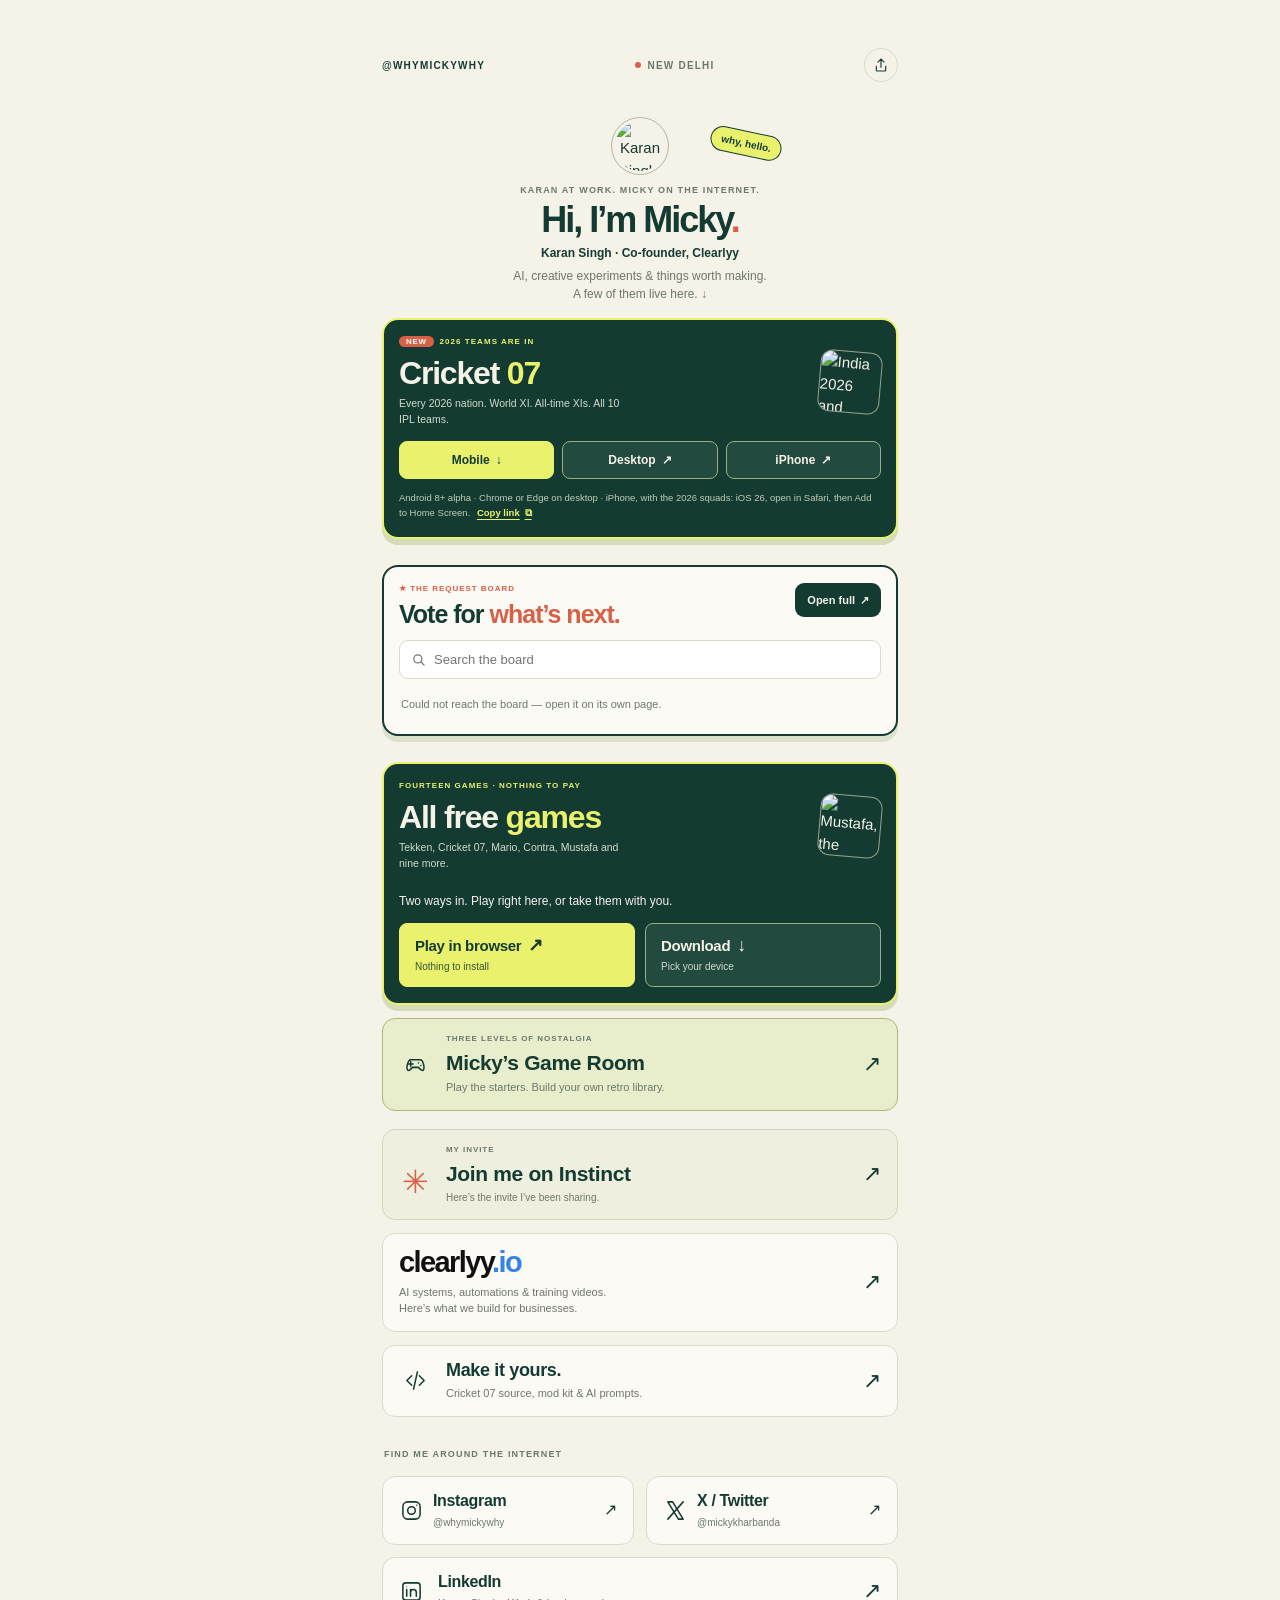
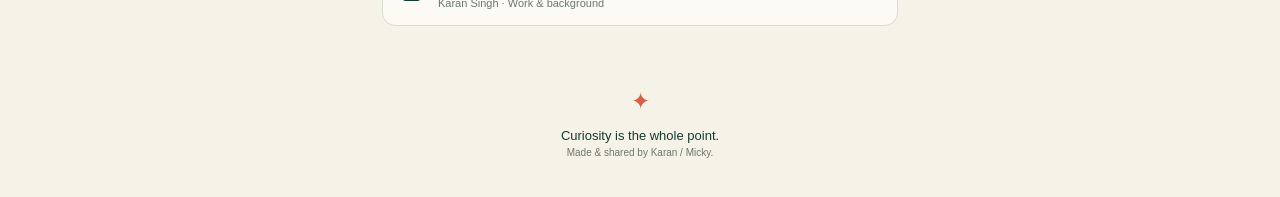
==== commit 9099465c: "Send iPhone players to our own Cricket 07, with the 2026 squads The homepage's iPhone button went to" ====
--- a/site/links/index.html
+++ b/site/links/index.html
@@ -123,9 +123,9 @@
 <nav class="links" aria-label="Micky’s links">
 <section class="feature game-feature" aria-labelledby="game-title">
 <a class="game-lead" href="https://cricket07-whymickywhy.netlify.app/" aria-label="Open Cricket 07"><div class="feature-copy"><span class="label"><b style="background:#d86046;color:#fff;border-radius:99px;padding:1px 7px;margin-right:6px;letter-spacing:.08em">NEW</b>2026 TEAMS ARE IN</span><h2 id="game-title">Cricket <span>07</span></h2><p>Every 2026 nation. World XI. All-time XIs. All 10 IPL teams.</p></div><img class="game-art" src="/assets/match.webp" width="86" height="86" alt="India 2026 and CSK in Cricket 07"></a>
-<div class="game-actions tri"><a class="act-mobile" href="https://games.mickykharbanda.com/mobile/#download">Mobile <span aria-hidden="true">↓</span></a><a class="act-desktop" href="https://cricket07-whymickywhy.netlify.app/">Desktop <span aria-hidden="true">↗</span></a><a class="act-iphone" href="https://cricket07.dhaiwat.com/">iPhone <span aria-hidden="true">↗</span></a></div>
+<div class="game-actions tri"><a class="act-mobile" href="https://games.mickykharbanda.com/mobile/#download">Mobile <span aria-hidden="true">↓</span></a><a class="act-desktop" href="https://cricket07-whymickywhy.netlify.app/">Desktop <span aria-hidden="true">↗</span></a><a class="act-iphone" href="https://cricket07-whymickywhy.netlify.app/play/">iPhone <span aria-hidden="true">↗</span></a></div>
 <p id="game-copy-status" role="status" aria-live="polite"></p><input id="game-url" readonly value="https://cricket07-whymickywhy.netlify.app/" aria-label="Cricket 07 link to copy" hidden>
-<p class="game-help">Android 8+ alpha &middot; Chrome or Edge on desktop &middot; the iPhone build is Dhaiwat’s. <button id="copy-game" aria-label="Copy Cricket 07 link"><span id="copy-label">Copy link</span><span id="copy-icon" aria-hidden="true">⧉</span></button></p>
+<p class="game-help">Android 8+ alpha &middot; Chrome or Edge on desktop &middot; iPhone, with the 2026 squads: iOS 26, open in Safari, then Add to Home Screen. <button id="copy-game" aria-label="Copy Cricket 07 link"><span id="copy-label">Copy link</span><span id="copy-icon" aria-hidden="true">⧉</span></button></p>
 </section>
 <section class="boardcard" id="board" aria-labelledby="board-title">
 <div class="boardcard-top"><div><span class="boardcard-label" id="board-count">★ THE REQUEST BOARD</span><h2 id="board-title">Vote for <span>what’s next.</span></h2></div><a class="boardcard-open" id="board-open" href="/request/">Open full <span aria-hidden="true">↗</span></a></div>
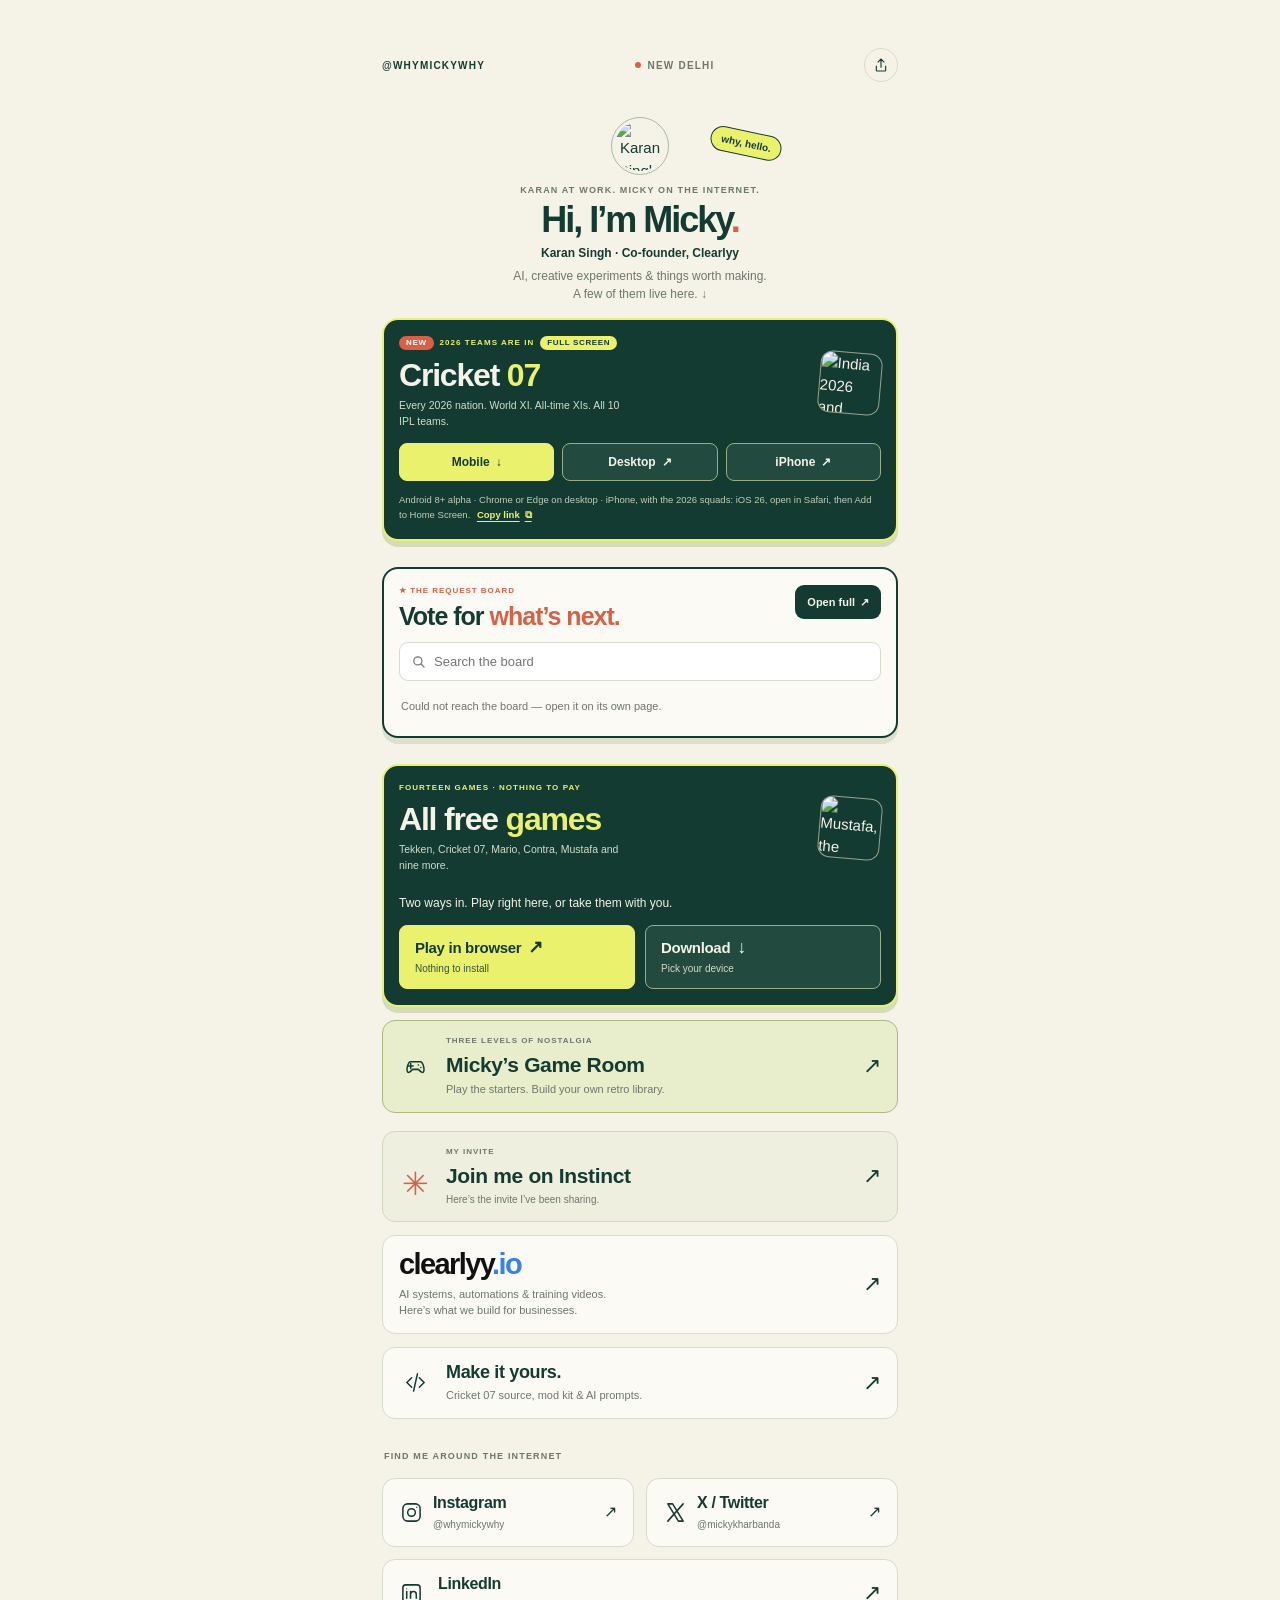
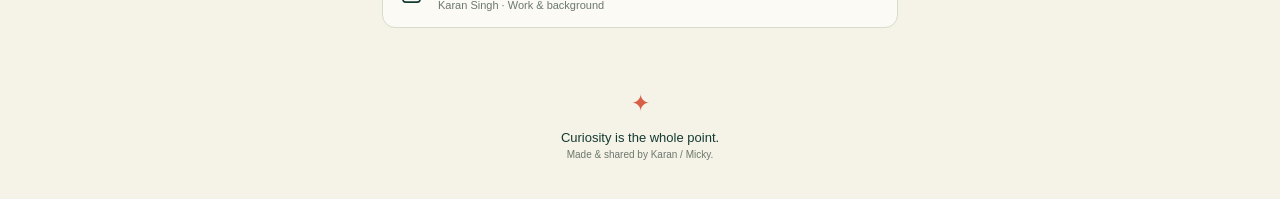
==== commit fd50023d: "iPhone opens my own browser build, and the card says it fills the screen The iPhone button on the ho" ====
--- a/site/links/index.html
+++ b/site/links/index.html
@@ -110,10 +110,25 @@
 .boardcard .chip{flex:none;display:flex;align-items:center;gap:4px;padding:5px 9px;border-radius:99px;background:#f1f0e6;font:700 11px 'DM Sans',Arial,sans-serif;color:var(--ink)}
 .boardcard .chip i{font-style:normal;color:#e0a52a}
 .boardcard .chip.playable{background:var(--yellow)}
+.boardcard .chip.frozen{background:#ece9dd;color:var(--muted)}
+.boardcard-rows li.frozen a{background:#f6f4ec}
+.boardcard-rows li.frozen .plate{filter:grayscale(1);opacity:.75}
+.boardcard-rows li.frozen .who b{color:var(--muted);font-weight:500}
 .boardcard-note{padding:8px 2px;font-size:11px;color:var(--muted)}
 .boardcard-miss{font-size:11px;line-height:1.5;color:var(--muted);margin:9px 2px 0}
 .boardcard-miss a{color:var(--ink);font-weight:600;text-decoration:underline;text-underline-offset:3px}
 @media(max-width:380px){.boardcard{padding:14px 13px 12px}.boardcard h2{font-size:22px}.boardcard-open{padding:8px 10px;font-size:10px}.boardcard .who b{font-size:12.5px}}
+
+/* ---- the second flash, beside the first ----
+ * The card announced one new thing with a red pill. The build now fills the screen on every
+ * device, iPhone included, and that is the reason the iPhone button below points here instead of
+ * at somebody else's hosted copy -- so it gets its own pill next to that one, in the card's
+ * yellow rather than the red, so the row reads as two facts and not one sentence. The pills are
+ * a class now rather than a style attribute, so both are described in one place. The row wraps
+ * instead of growing the card when a narrow phone cannot hold both. */
+.game-feature .label{display:flex;align-items:center;flex-wrap:wrap;gap:6px}
+.game-feature .label .flag{margin:0;padding:1px 7px;border-radius:99px;letter-spacing:.08em;background:#d86046;color:#fff}
+.game-feature .label .flag-fill{background:var(--yellow);color:var(--ink)}
 </style>
 </head>
 <body>
@@ -122,7 +137,7 @@
 <header class="identity"><img class="portrait" src="/assets/karan-singh.jpg" width="106" height="106" alt="Karan Singh, also known as Micky"><span class="doodle">why, hello.</span><p class="hello">KARAN AT WORK. MICKY ON THE INTERNET.</p><h1>Hi, I’m Micky<span>.</span></h1><p class="name">Karan Singh · Co-founder, Clearlyy</p><p class="intro">AI, creative experiments & things worth making.<br>A few of them live here. ↓</p></header>
 <nav class="links" aria-label="Micky’s links">
 <section class="feature game-feature" aria-labelledby="game-title">
-<a class="game-lead" href="https://cricket07-whymickywhy.netlify.app/" aria-label="Open Cricket 07"><div class="feature-copy"><span class="label"><b style="background:#d86046;color:#fff;border-radius:99px;padding:1px 7px;margin-right:6px;letter-spacing:.08em">NEW</b>2026 TEAMS ARE IN</span><h2 id="game-title">Cricket <span>07</span></h2><p>Every 2026 nation. World XI. All-time XIs. All 10 IPL teams.</p></div><img class="game-art" src="/assets/match.webp" width="86" height="86" alt="India 2026 and CSK in Cricket 07"></a>
+<a class="game-lead" href="https://cricket07-whymickywhy.netlify.app/" aria-label="Open Cricket 07"><div class="feature-copy"><span class="label"><b class="flag">NEW</b>2026 TEAMS ARE IN<b class="flag flag-fill">FULL SCREEN</b></span><h2 id="game-title">Cricket <span>07</span></h2><p>Every 2026 nation. World XI. All-time XIs. All 10 IPL teams.</p></div><img class="game-art" src="/assets/match.webp" width="86" height="86" alt="India 2026 and CSK in Cricket 07"></a>
 <div class="game-actions tri"><a class="act-mobile" href="https://games.mickykharbanda.com/mobile/#download">Mobile <span aria-hidden="true">↓</span></a><a class="act-desktop" href="https://cricket07-whymickywhy.netlify.app/">Desktop <span aria-hidden="true">↗</span></a><a class="act-iphone" href="https://cricket07-whymickywhy.netlify.app/play/">iPhone <span aria-hidden="true">↗</span></a></div>
 <p id="game-copy-status" role="status" aria-live="polite"></p><input id="game-url" readonly value="https://cricket07-whymickywhy.netlify.app/" aria-label="Cricket 07 link to copy" hidden>
 <p class="game-help">Android 8+ alpha &middot; Chrome or Edge on desktop &middot; iPhone, with the 2026 squads: iOS 26, open in Safari, then Add to Home Screen. <button id="copy-game" aria-label="Copy Cricket 07 link"><span id="copy-label">Copy link</span><span id="copy-icon" aria-hidden="true">⧉</span></button></p>
@@ -192,6 +207,10 @@
   // On the shelf: playable now, and out of the race. 'beta' is playable too -- rough, and the row
   // says so. 'building' is not, and stays in the race.
   var playable = function (r) { return r.status === 'live' || r.status === 'beta'; };
+  // Out of reach -- a current console title no browser will ever run. Out of the race, so it is
+  // never in the top five; still findable, because somebody searching "GTA5" deserves the answer
+  // rather than silence.
+  var cold = function (r) { return r.status === 'toobig'; };
   var at = function (title) { return BOARD_URL + '?q=' + encodeURIComponent(title); };
 
   function colourFor(title) {
@@ -239,8 +258,9 @@
   }
 
   function row(r, rank) {
-    var built = playable(r), go = built && r.url;
+    var built = playable(r), frozen = cold(r), go = built && r.url;
     var li = document.createElement('li');
+    if (frozen) li.className = 'frozen';
     var a = document.createElement('a');
     a.href = go ? r.url : at(r.title);
     if (rank) {
@@ -273,15 +293,18 @@
     var under = document.createElement('small');
     under.textContent = built
       ? (r.status === 'beta' ? 'In beta \u00b7 playable now' : 'Playable now')
+      : frozen ? 'Not possible in a browser'
       : (r.system || 'On the board');
     who.append(name, under);
     a.append(who);
     var chip = document.createElement('span');
-    chip.className = 'chip' + (built ? ' playable' : '');
+    chip.className = 'chip' + (built ? ' playable' : frozen ? ' frozen' : '');
     if (go) {
       chip.textContent = 'Play \u2197';
     } else if (built) {
       chip.textContent = 'Playable';
+    } else if (frozen) {
+      chip.textContent = 'Too big';
     } else {
       var star = document.createElement('i');
       star.textContent = '\u2605';
@@ -295,7 +318,7 @@
   function draw() {
     if (!board) return;
     var typed = qEl.value.trim(), q = flat(typed);
-    var racing = board.filter(function (r) { return !playable(r); });
+    var racing = board.filter(function (r) { return !playable(r) && !cold(r); });
     var hit = function (r) {
       return flat(r.title).indexOf(q) >= 0 || flat(r.system).indexOf(q) >= 0;
     };
@@ -306,7 +329,10 @@
     // play this right now" is the answer to their search.
     var hits = q ? board.filter(hit) : [];
     var shown = q
-      ? hits.filter(playable).concat(hits.filter(function (r) { return !playable(r); })).slice(0, HITS)
+      ? hits.filter(playable)
+            .concat(hits.filter(function (r) { return !playable(r) && !cold(r); }))
+            .concat(hits.filter(cold))
+            .slice(0, HITS)
       : racing.slice(0, PREVIEW);
 
     // Both links carry the search, so "open full" continues what was typed here rather than
